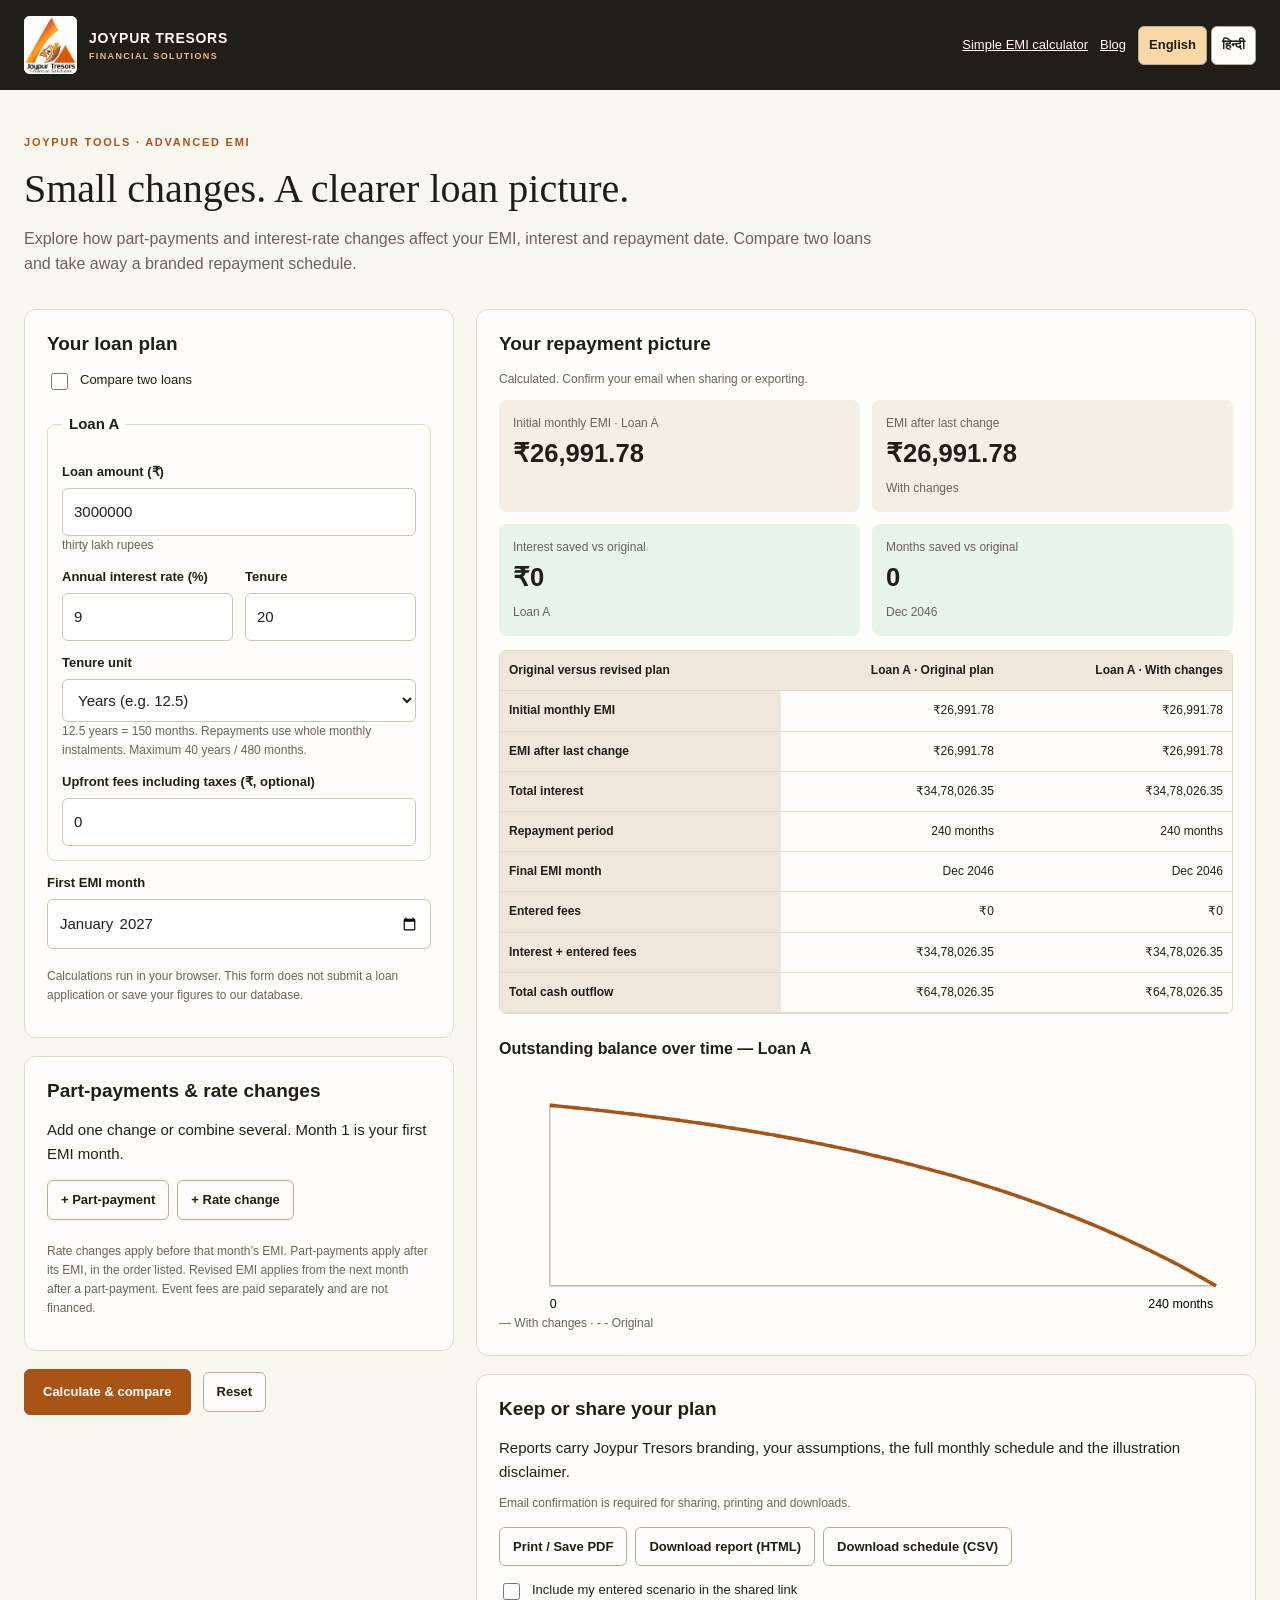
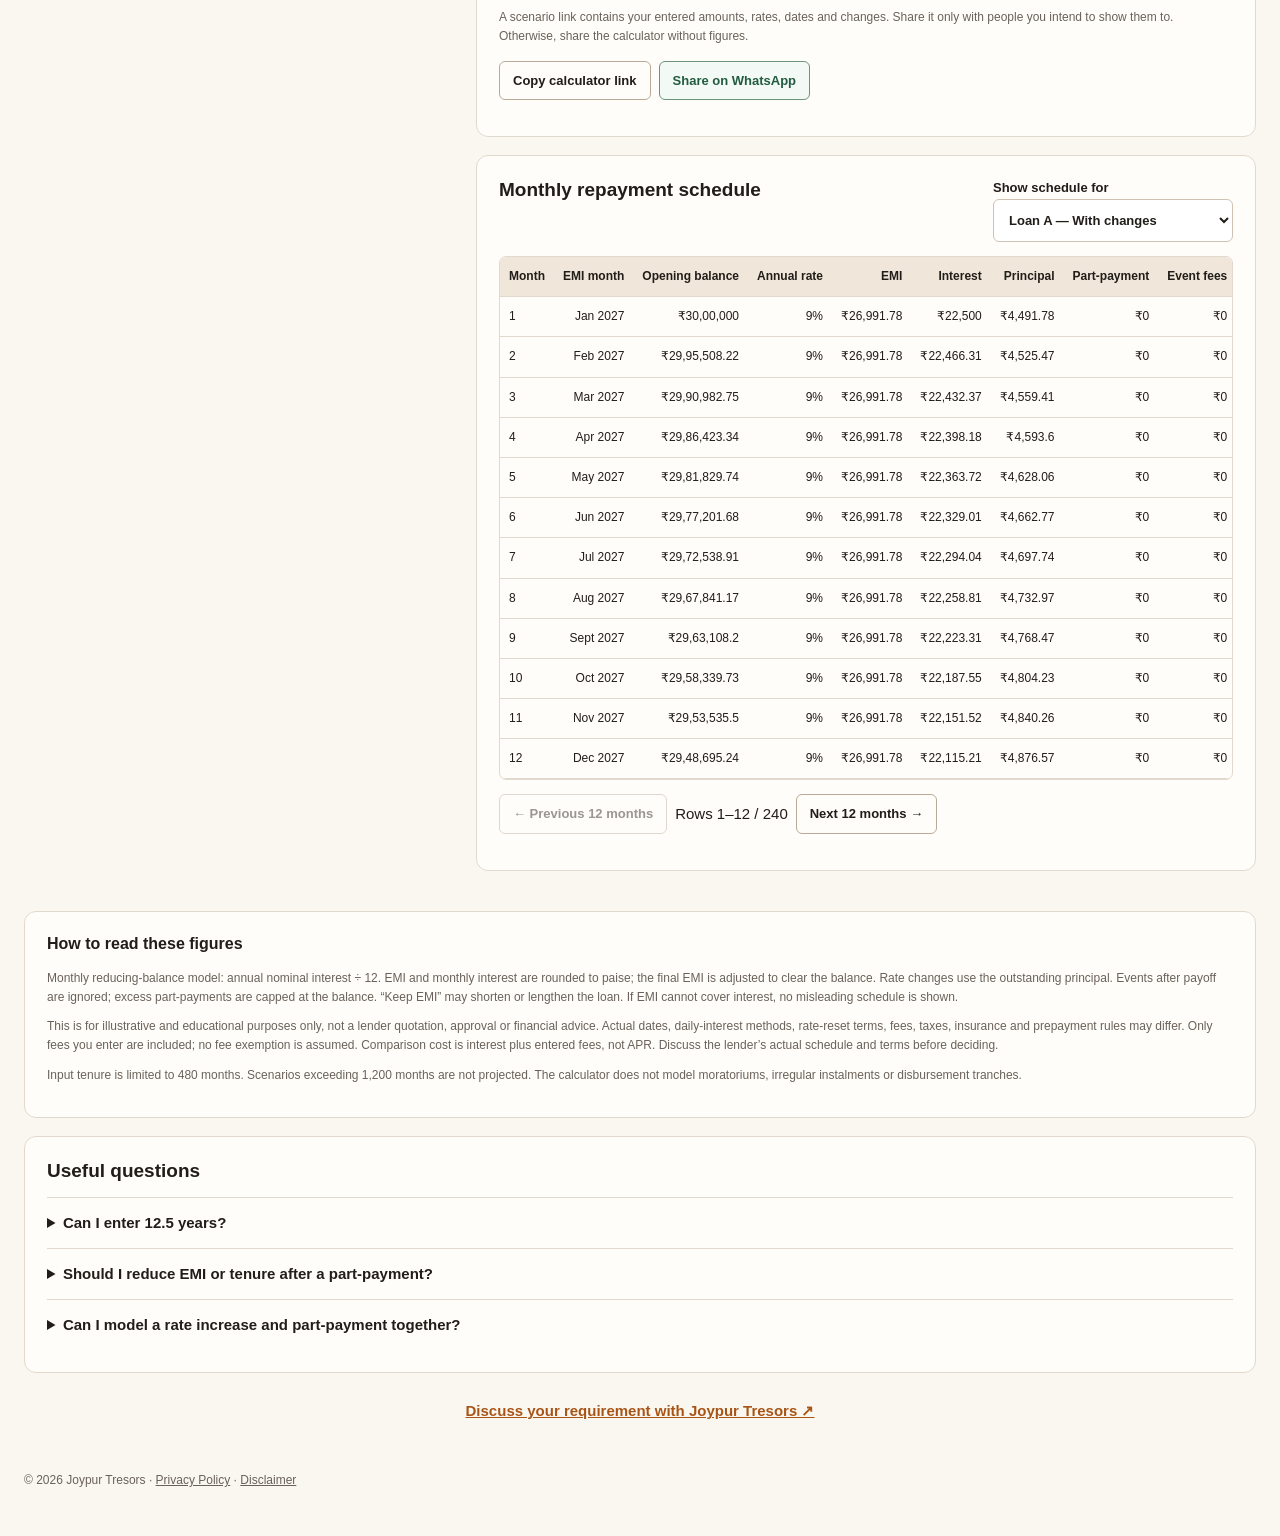
==== advanced-emi.html @ 8d34c9e1 "Add advanced EMI scenarios, bilingual reports and email-confirmed sharing/export access" ====
<!doctype html><html lang="en"><head><meta charset="utf-8"><meta name="viewport" content="width=device-width,initial-scale=1"><title>Advanced EMI Calculator — Part-payment, Rate Changes & Loan Comparison | Joypur Tresors</title><meta name="description" content="Compare loans, model part-payments and rate changes, and download a Joypur Tresors repayment schedule. Calculate tenure in months or fractional years."><link rel="canonical" href="https://joypurtresors.com/advanced-emi"><meta property="og:type" content="website"><meta property="og:site_name" content="Joypur Tresors"><meta property="og:title" content="Your loan. More clarity. | Joypur Tresors Advanced EMI Calculator"><meta property="og:description" content="What could an extra payment or a rate change mean for your loan? Explore EMI, interest and payoff dates. Compare two loans and create a branded repayment plan."><meta property="og:url" content="https://joypurtresors.com/advanced-emi"><meta property="og:image" content="https://joypurtresors.com/assets/share/advanced-emi-v1.jpg"><meta property="og:image:width" content="1200"><meta property="og:image:height" content="630"><meta property="og:image:type" content="image/jpeg"><meta property="og:image:alt" content="Joypur Tresors Advanced EMI Calculator with loan inputs and repayment insights"><meta name="twitter:card" content="summary_large_image"><meta name="twitter:title" content="Your loan. More clarity. | Joypur Tresors"><meta name="twitter:description" content="Explore part-payments, rate changes and two-loan comparisons."><meta name="twitter:image" content="https://joypurtresors.com/assets/share/advanced-emi-v1.jpg"><link rel="icon" href="/assets/icons/favicon-32.png"><link rel="apple-touch-icon" href="/assets/icons/apple-touch-icon.png"><link rel="manifest" href="/site.webmanifest"><meta name="theme-color" content="#211d19"><link rel="stylesheet" href="/assets/advanced-emi.css?v=2"><script defer src="/assets/advanced-emi-engine.js?v=1"></script><script defer src="/assets/calculator-gate.js?v=1"></script><script defer src="/assets/advanced-emi.js?v=2"></script><script defer src="/assets/page-views.js"></script><script type="application/ld+json">{"@context":"https://schema.org","@type":"WebApplication","name":"Joypur Tresors Advanced EMI Calculator","url":"https://joypurtresors.com/advanced-emi","image":"https://joypurtresors.com/assets/share/advanced-emi-v1.jpg","applicationCategory":"FinanceApplication","operatingSystem":"Web","inLanguage":["en-IN","hi-IN"],"isAccessibleForFree":true,"description":"Model EMI in months or fractional years, part-payments and rate changes. Compare two loans and prepare a branded repayment schedule.","featureList":["Monthly repayment schedule","Part-payment scenarios","Interest-rate reset scenarios","Two-loan comparison","Hindi and English","Email-confirmed sharing and report exports"]}</script></head>
<body><a class="skip" href="#main" data-t="skip">Skip to calculator</a><header class="top"><nav class="wrap"><a class="brand" href="/"><img src="/assets/joypur-tresors-logo-approved.png" alt="Joypur Tresors"><span>JOYPUR TRESORS<small>FINANCIAL SOLUTIONS</small></span></a><div class="nav"><a href="/calculator#calculator" data-t="basic">Simple EMI calculator</a><a href="/blog" data-t="blog">Blog</a><div class="languages" role="group" aria-label="Choose language / भाषा चुनें"><button type="button" id="lang-en" aria-pressed="true">English</button><button type="button" id="lang-hi" aria-pressed="false">हिन्दी</button></div></div></nav></header>
<main id="main" class="wrap"><section class="intro"><p class="eyebrow" data-t="eyebrow">JOYPUR TOOLS · ADVANCED EMI</p><h1 data-t="title">Small changes. A clearer loan picture.</h1><p data-t="intro">Explore how part-payments and interest-rate changes affect your EMI, interest and repayment date. Compare two loans and take away a branded repayment schedule.</p></section>
<div class="workspace"><form id="calculator-form" novalidate><section class="panel"><h2 data-t="setup">Your loan plan</h2><label class="check"><input type="checkbox" id="compare"><span data-t="compare">Compare two loans</span></label><div class="loans"><fieldset id="loan-a"><legend data-t="loanA">Loan A</legend><label for="a-amount" data-t="amount">Loan amount (₹)</label><input id="a-amount" type="number" min="1000" max="200000000" step="0.01" value="3000000" required><small id="a-words" class="muted"></small><div class="pair"><div><label for="a-rate" data-t="rate">Annual interest rate (%)</label><input id="a-rate" type="number" min="0" max="40" step="0.01" value="9" required></div><div><label for="a-tenure" data-t="tenure">Tenure</label><input id="a-tenure" type="number" min="0.0833333333" max="480" step="any" value="20" required></div></div><label for="a-unit" data-t="unit">Tenure unit</label><select id="a-unit"><option value="years" data-t="years">Years (e.g. 12.5)</option><option value="months" data-t="months">Whole months</option></select><small data-t="tenureHelp">12.5 years = 150 months. Repayments use whole monthly instalments. Maximum 40 years / 480 months.</small><label for="a-fee" data-t="fee">Upfront fees including taxes (₹, optional)</label><input id="a-fee" type="number" min="0" max="200000000" step="0.01" value="0"></fieldset>
<fieldset id="loan-b" hidden><legend data-t="loanB">Loan B</legend><label for="b-amount" data-t="amount">Loan amount (₹)</label><input id="b-amount" type="number" min="1000" max="200000000" step="0.01" value="3000000"><small id="b-words" class="muted"></small><div class="pair"><div><label for="b-rate" data-t="rate">Annual interest rate (%)</label><input id="b-rate" type="number" min="0" max="40" step="0.01" value="8.5"></div><div><label for="b-tenure" data-t="tenure">Tenure</label><input id="b-tenure" type="number" min="0.0833333333" max="480" step="any" value="20"></div></div><label for="b-unit" data-t="unit">Tenure unit</label><select id="b-unit"><option value="years" data-t="years">Years (e.g. 12.5)</option><option value="months" data-t="months">Whole months</option></select><label for="b-fee" data-t="fee">Upfront fees including taxes (₹, optional)</label><input id="b-fee" type="number" min="0" max="200000000" step="0.01" value="0"></fieldset></div>
<label for="first-month" data-t="first">First EMI month</label><input id="first-month" type="month" required><p class="hint" data-t="privacy">Calculations run in your browser. This form does not submit a loan application or save your figures to our database.</p></section>
<section class="panel"><h2 data-t="changes">Part-payments & rate changes</h2><p data-t="changeHelp">Add one change or combine several. Month 1 is your first EMI month.</p><div class="actions"><button type="button" id="add-part" data-t="addPart">+ Part-payment</button><button type="button" id="add-rate" data-t="addRate">+ Rate change</button></div><div id="events"></div><p class="hint" data-t="timing">Rate changes apply before that month’s EMI. Part-payments apply after its EMI, in the order listed. Revised EMI applies from the next month after a part-payment. Event fees are paid separately and are not financed.</p></section><div class="form-actions"><button class="primary" type="submit" data-t="calculate">Calculate & compare</button><button type="button" id="reset" data-t="reset">Reset</button></div><p id="error" role="alert" hidden></p></form>
<div class="output"><section class="panel" id="results" aria-labelledby="results-title"><h2 id="results-title" data-t="results">Your repayment picture</h2><p id="result-status" role="status" aria-live="polite"></p><div id="summary"></div><div id="comparison"></div><div id="chart"></div><div id="notices"></div></section>
<section class="panel"><h2 data-t="takeaway">Keep or share your plan</h2><p data-t="reportHelp">Reports carry Joypur Tresors branding, your assumptions, the full monthly schedule and the illustration disclaimer.</p><small data-t="gateRequired">Email confirmation is required for sharing, printing and downloads.</small><div class="actions"><button type="button" id="print" data-t="print">Print / Save PDF</button><button type="button" id="download" data-t="download">Download report (HTML)</button><button type="button" id="csv" data-t="csv">Download schedule (CSV)</button></div><label class="check"><input id="include-scenario" type="checkbox"><span data-t="include">Include my entered scenario in the shared link</span></label><small data-t="linkPrivacy">A scenario link contains your entered amounts, rates, dates and changes. Share it only with people you intend to show them to. Otherwise, share the calculator without figures.</small><div class="actions"><button type="button" id="copy" data-t="copy">Copy calculator link</button><a class="whatsapp" id="whatsapp" href="#email-gate" target="_blank" rel="noopener noreferrer" data-t="whatsapp">Share on WhatsApp</a></div><p id="share-status" role="status"></p></section>
<section class="panel"><div class="schedule-head"><h2 data-t="schedule">Monthly repayment schedule</h2><label><span data-t="show">Show schedule for</span><select id="schedule-loan"><option value="a" data-t="loanA">Loan A</option><option value="b" data-t="loanB" disabled>Loan B</option></select></label></div><div id="schedule"></div><div class="actions"><button type="button" id="previous" data-t="previous">← Previous 12 months</button><span id="page-label"></span><button type="button" id="next" data-t="next">Next 12 months →</button></div></section>
</div></div>
<section class="panel assumptions"><h2 data-t="assumptions">How to read these figures</h2><p data-t="method">Monthly reducing-balance model: annual nominal interest ÷ 12. EMI and monthly interest are rounded to paise; the final EMI is adjusted to clear the balance. Rate changes use the outstanding principal. Events after payoff are ignored; excess part-payments are capped at the balance. “Keep EMI” may shorten or lengthen the loan. If EMI cannot cover interest, no misleading schedule is shown.</p><p data-t="limitations">This is for illustrative and educational purposes only, not a lender quotation, approval or financial advice. Actual dates, daily-interest methods, rate-reset terms, fees, taxes, insurance and prepayment rules may differ. Only fees you enter are included; no fee exemption is assumed. Comparison cost is interest plus entered fees, not APR. Discuss the lender’s actual schedule and terms before deciding.</p><p data-t="extension">Input tenure is limited to 480 months. Scenarios exceeding 1,200 months are not projected. The calculator does not model moratoriums, irregular instalments or disbursement tranches.</p></section>
<section class="panel faq"><h2 data-t="faq">Useful questions</h2><details><summary data-t="q1">Can I enter 12.5 years?</summary><p data-t="ans1">Yes. It equals 150 monthly instalments. You can also switch the input to whole months.</p></details><details><summary data-t="q2">Should I reduce EMI or tenure after a part-payment?</summary><p data-t="ans2">Compare both scenarios. Keeping EMI generally repays the balance earlier; keeping the remaining tenure usually lowers EMI. Your cash-flow needs and lender terms matter.</p></details><details><summary data-t="q3">Can I model a rate increase and part-payment together?</summary><p data-t="ans3">Yes. Add both events and choose their month and effect. Rate changes happen before the EMI; part-payments happen after it.</p></details></section>
<p class="enquiry"><a href="/index.html#contact" data-t="enquiry">Discuss your requirement with Joypur Tresors ↗</a></p></main><footer class="wrap"><p>© <span id="year"></span> Joypur Tresors · <a href="/privacy" data-t="privacyLink">Privacy Policy</a> · <a href="/disclaimer" data-t="disclaimer">Disclaimer</a></p></footer><dialog id="email-gate" aria-labelledby="gate-title"><div class="gate-heading"><h2 id="gate-title" data-gate-en="Confirm email to share or export" data-gate-hi="शेयर / डाउनलोड के लिए ईमेल की पुष्टि करें">Confirm email to share or export</h2><button id="gate-close" type="button" aria-label="Close / बंद करें">×</button></div><p data-gate-en="Email confirmation is required before sharing, printing or downloading. Your calculations remain in your browser." data-gate-hi="शेयर, प्रिंट या डाउनलोड से पहले ईमेल की पुष्टि ज़रूरी है। गणना आपके ब्राउज़र में ही रहती है।">Email confirmation is required before sharing, printing or downloading. Your calculations remain in your browser.</p><form id="gate-form"><label for="gate-email" data-gate-en="Your email address" data-gate-hi="आपका ईमेल पता">Your email address</label><input type="email" id="gate-email" maxlength="254" autocomplete="email" required><label class="check"><input id="gate-newsletter" type="checkbox"><span data-gate-en="Optional: send me Joypur Tresors newsletters. A separate newsletter confirmation may be required." data-gate-hi="वैकल्पिक: मुझे Joypur Tresors के न्यूज़लेटर भेजें। न्यूज़लेटर की अलग पुष्टि आवश्यक हो सकती है।">Optional: send me Joypur Tresors newsletters. A separate newsletter confirmation may be required.</span></label><div class="gate-honeypot" aria-hidden="true"><label for="gate-website">Leave blank</label><input id="gate-website" tabindex="-1" autocomplete="off"></div><p class="hint" data-gate-en="By requesting access, you agree that Joypur Tresors may record your email, confirmation and access request for calculator sharing/downloads. No loan figures are sent in this request. Newsletter subscription is optional." data-gate-hi="एक्सेस माँगने पर आप ईमेल, पुष्टि और कैलकुलेटर शेयर/डाउनलोड अनुरोध रिकॉर्ड करने की सहमति देते हैं। ऋण के आँकड़े इस अनुरोध में नहीं भेजे जाते। न्यूज़लेटर वैकल्पिक है।">By requesting access, you agree that Joypur Tresors may record your email, confirmation and access request for calculator sharing/downloads. No loan figures are sent in this request. Newsletter subscription is optional.</p><p><a href="/privacy" target="_blank" rel="noopener noreferrer">Privacy / गोपनीयता</a></p><div id="gate-security"></div><button id="gate-send" class="primary" type="submit" data-gate-en="Send confirmation email" data-gate-hi="पुष्टि ईमेल भेजें">Send confirmation email</button></form><div id="gate-waiting" hidden><p data-gate-en="Open the newest confirmation email and press Confirm my email. Keep this calculator tab open to preserve your figures. Return here after confirmation." data-gate-hi="सबसे नया पुष्टि ईमेल खोलकर ईमेल की पुष्टि करें। अपने आँकड़े बनाए रखने के लिए यह कैलकुलेटर टैब खुला रखें। पुष्टि के बाद यहाँ लौटें।">Open the newest confirmation email and press Confirm my email. Keep this calculator tab open to preserve your figures. Return here after confirmation.</p><div class="actions"><button id="gate-check" type="button" data-gate-en="Check confirmation" data-gate-hi="पुष्टि जाँचें">Check confirmation</button><button id="gate-resend" type="button" data-gate-en="Request another email" data-gate-hi="दोबारा ईमेल माँगें">Request another email</button></div></div><button type="button" id="gate-continue" class="primary" hidden data-gate-en="Continue to my action" data-gate-hi="अब आगे बढ़ें">Continue to my action</button><p id="gate-status" role="status" aria-live="polite"></p><small data-gate-en="Verification links expire in 24 hours. Access in this browser lasts up to 24 hours. Never share a confirmation link." data-gate-hi="पुष्टि लिंक 24 घंटे में समाप्त होता है। इस ब्राउज़र का एक्सेस 24 घंटे तक मान्य है। पुष्टि लिंक किसी से शेयर न करें।">Verification links expire in 24 hours. Access in this browser lasts up to 24 hours. Never share a confirmation link.</small></dialog></body></html>
---- assets/advanced-emi.css ----
:root{--ink:#211d19;--paper:#faf7f1;--muted:#6a625a;--line:#e2d9ce;--accent:#a85416;--green:#225b40}*{box-sizing:border-box}body{margin:0;background:var(--paper);color:var(--ink);font:15px/1.6 Arial,'Nirmala UI',sans-serif}.wrap{width:min(1320px,calc(100% - 48px));margin:auto}.top{background:var(--ink);color:#fffaf3}.top nav,.nav,.brand,.languages,.actions,.form-actions,.schedule-head{display:flex;align-items:center;gap:12px;flex-wrap:wrap}.top nav{justify-content:space-between;padding:16px 0}.brand{color:inherit;text-decoration:none;font-size:14px;font-weight:bold;letter-spacing:.05em}.brand img{height:58px;width:53px;object-fit:contain;background:white;border-radius:6px}.brand small{display:block;color:#edba86;font-size:9px;letter-spacing:.15em}.nav>a{color:inherit;font-size:13px}.languages{gap:4px}.languages button{padding:7px 10px}.languages [aria-pressed=true]{background:#f9d8a8;color:#211d19}.intro{max-width:850px;padding:34px 0 22px}.eyebrow{color:var(--accent);font-size:11px;font-weight:bold;letter-spacing:.16em}h1{font-family:Georgia,serif;font-size:clamp(28px,3.6vw,40px);font-weight:400;line-height:1.15;margin:14px 0}h2{font-size:19px;line-height:1.3;margin:0 0 14px}h3{font-size:16px;margin:5px 0 12px}p{margin:10px 0}.intro>p:last-child{color:var(--muted);font-size:16px}.workspace{display:grid;grid-template-columns:minmax(300px,430px) minmax(0,1fr);gap:22px;align-items:start}.panel{background:#fffdf9;border:1px solid var(--line);border-radius:12px;padding:22px;margin-bottom:18px}.loans{display:grid;gap:16px}fieldset{min-width:0;border:1px solid var(--line);border-radius:8px;padding:14px;margin:14px 0 0}legend{font-weight:bold;padding:0 7px}label{display:block;font-size:13px;font-weight:600;margin:12px 0 5px}input,select{width:100%;max-width:100%;padding:11px;border:1px solid #cfc2b2;border-radius:6px;background:#fff;color:var(--ink);font:inherit;font-size:15px;min-height:43px}input:focus,select:focus{outline:2px solid #b65e20;outline-offset:2px}.pair{display:grid;grid-template-columns:1fr 1fr;gap:12px}.check{display:flex;align-items:flex-start;gap:9px;font-weight:400}.check input{width:17px;min-height:17px;margin-top:3px;flex:0 0 17px}.hint,small,.muted{color:var(--muted);font-size:12px;display:block}.hint{padding-top:8px}.actions{margin:14px 0;gap:8px}button,.whatsapp{border:1px solid #b9aa98;border-radius:6px;background:#fffdf9;color:var(--ink);padding:10px 13px;font:600 13px/1.35 Arial,'Nirmala UI',sans-serif;cursor:pointer;text-decoration:none;min-height:39px}button:hover{background:#f2e7d9}button:disabled{opacity:.45;cursor:default}.primary{background:var(--accent);color:white;border-color:var(--accent);padding:13px 18px}.whatsapp{color:var(--green);border-color:#6f927b;background:#f3faf5}.form-actions{margin:0 0 20px}.event{background:#faf5ed;position:relative}.event .remove{margin-top:12px;color:#8a2925}.event .pair{gap:9px}.metric-grid{display:grid;grid-template-columns:1fr 1fr;gap:12px}.metric{padding:14px;background:#f4eee5;border-radius:8px}.metric .label{color:var(--muted);font-size:12px;display:block}.metric strong{font-size:clamp(19px,2vw,27px);display:block;overflow-wrap:anywhere}.metric.green{background:#e8f3e9}.metric small{margin-top:5px}.table-wrap{overflow:auto;max-width:100%;border:1px solid var(--line);border-radius:7px;margin-top:14px}table{border-collapse:collapse;width:100%;font-size:12px}th,td{padding:10px 9px;text-align:right;border-bottom:1px solid var(--line);white-space:nowrap;font-variant-numeric:tabular-nums}th{background:#f0e7da;font-weight:600}th:first-child,td:first-child{text-align:left}.compare th,.compare td{white-space:normal}.compare td:first-child{min-width:130px}.note{font-size:12px;background:#fff1d7;padding:10px;border-radius:6px}.error,#error{border:1px solid #bf6e62;background:#fff1ee;color:#862c21;border-radius:6px;padding:12px}#chart svg{width:100%;height:auto;display:block;margin-top:15px}#chart p{font-size:12px;color:var(--muted)}.schedule-head{justify-content:space-between;align-items:flex-start}.schedule-head label{margin:0;max-width:240px}.schedule-head select{font-size:13px}.assumptions{margin-top:22px;font-size:12px;color:var(--muted)}.assumptions h2{font-size:16px;color:var(--ink)}.faq details{border-top:1px solid var(--line);padding:13px 0}.faq summary{cursor:pointer;font-weight:600}.faq p{font-size:14px;color:var(--muted)}.enquiry{text-align:center;padding:8px}.enquiry a{color:var(--accent);font-weight:bold}footer{font-size:12px;color:var(--muted);padding:20px 0 35px}footer a{color:inherit}a:focus-visible,button:focus-visible,summary:focus-visible{outline:3px solid #bf671e;outline-offset:3px}.skip{position:absolute;top:-100px;left:12px;background:white;padding:10px;z-index:10}.skip:focus{top:10px}[hidden]{display:none!important}#share-status,#result-status{font-size:12px;color:var(--muted)}
@media(max-width:950px){.workspace{grid-template-columns:1fr}.loans:has(#loan-b:not([hidden])){grid-template-columns:1fr 1fr}}@media(max-width:600px){.wrap{width:calc(100% - 28px)}.top nav{gap:14px}.nav{gap:12px}.panel{padding:16px}.intro{padding-top:22px}.metric-grid{gap:8px}.metric{padding:11px}.metric strong{font-size:20px}.loans:has(#loan-b:not([hidden])){grid-template-columns:1fr}.actions>button,.actions>.whatsapp{flex:1 1 auto}.schedule-head{display:block}.schedule-head label{max-width:100%;margin-top:14px}}
@media print{.top,.intro,#calculator-form,.output>section:not(#results),.faq,.enquiry,footer,.skip{display:none}.workspace{display:block}.wrap{width:100%}.panel{border:0}body{background:white}}

#email-gate{width:min(540px,calc(100% - 28px));max-height:90vh;overflow:auto;border:1px solid #d5c2aa;border-radius:12px;padding:24px;color:#211d19;background:#fffdf9}#email-gate::backdrop{background:#1a1713aa}.gate-heading{display:flex;justify-content:space-between;gap:14px;align-items:start}.gate-heading button{padding:3px 10px;font-size:22px}.gate-honeypot{position:absolute;left:-10000px;width:1px;height:1px;overflow:hidden}#gate-security{margin:15px 0;min-height:65px}#gate-status{font-size:13px;padding:8px 0}#email-gate p{font-size:13px}#email-gate input[type=email]{font-size:16px}

.output,#calculator-form,.pair>div{min-width:0}.pair{grid-template-columns:minmax(0,1fr) minmax(0,1fr)}.workspace{max-width:100%}h1{overflow-wrap:anywhere}


@media print{html:not([data-calculator-verified=true]) body>*{display:none!important}html:not([data-calculator-verified=true]) body:before{display:block!important;content:'Joypur Tresors - Confirm your email in the calculator before printing or exporting.';font:16px Arial;padding:30px}}
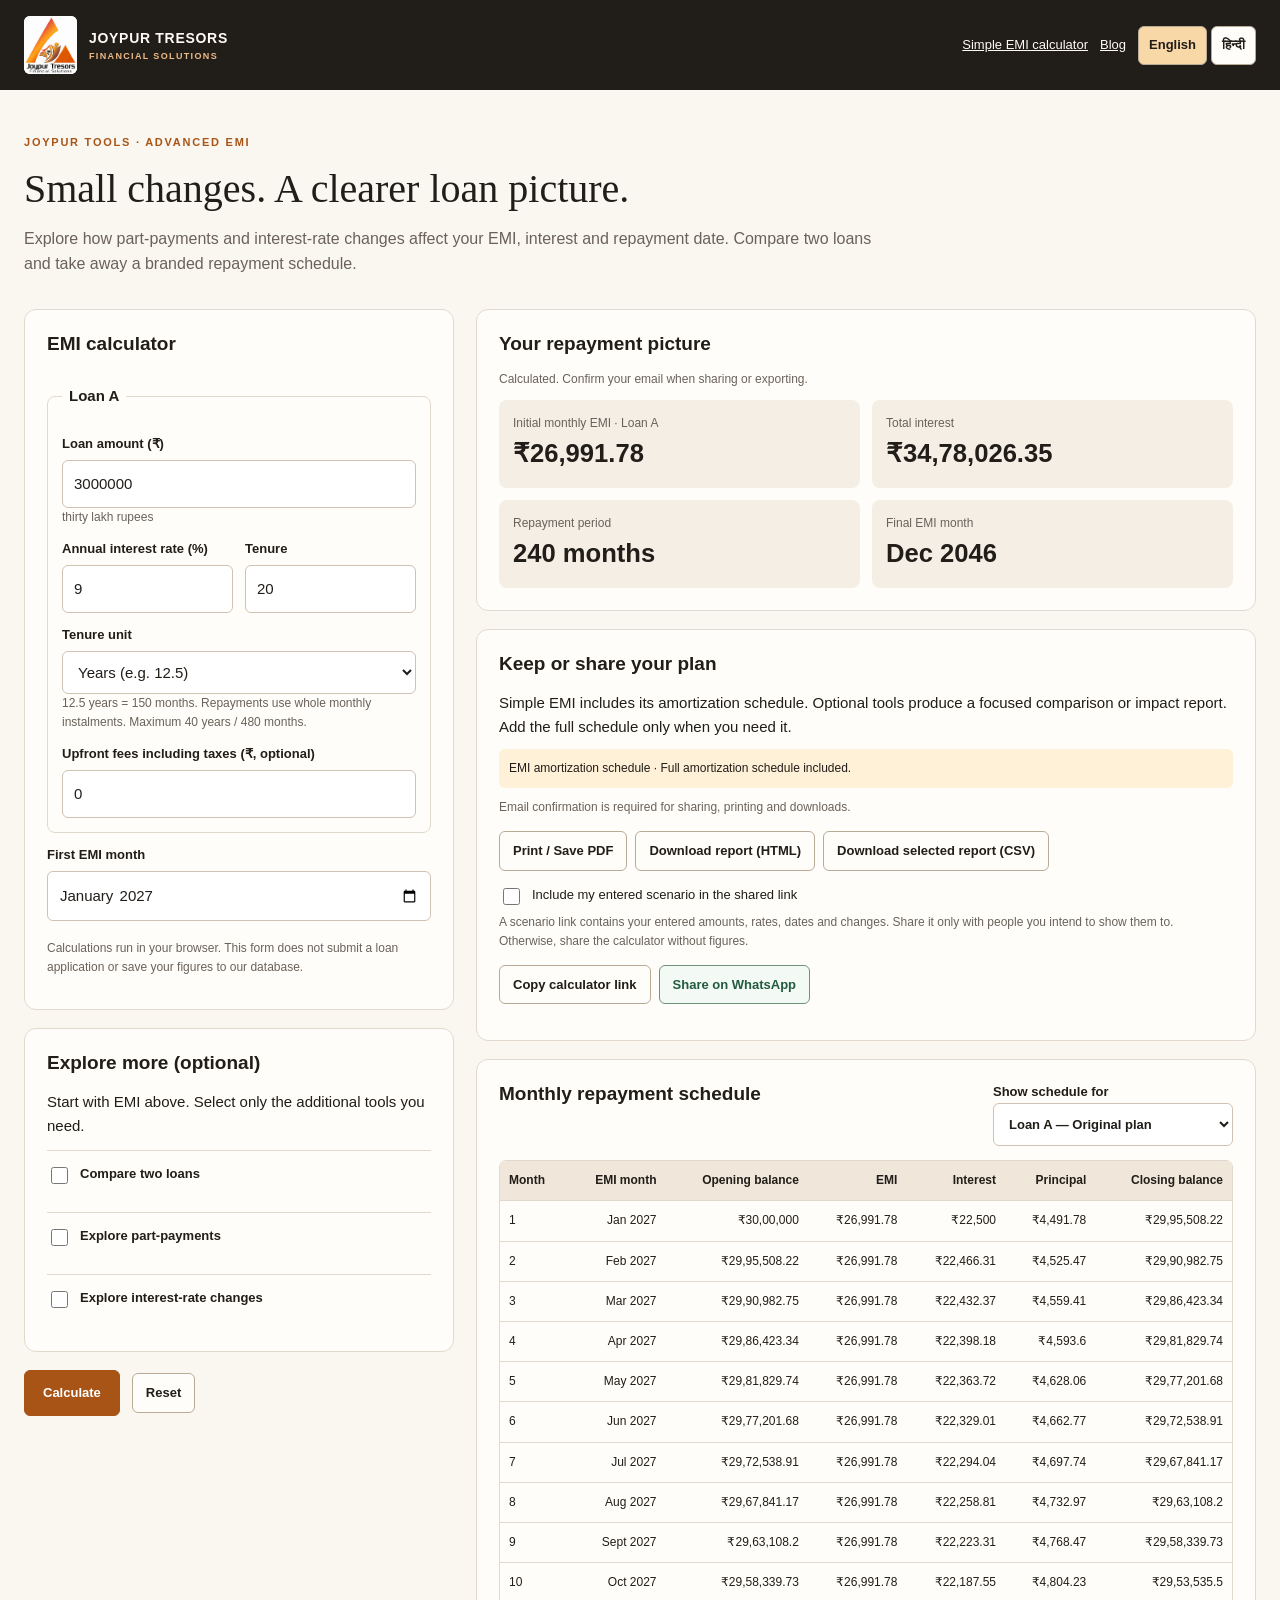
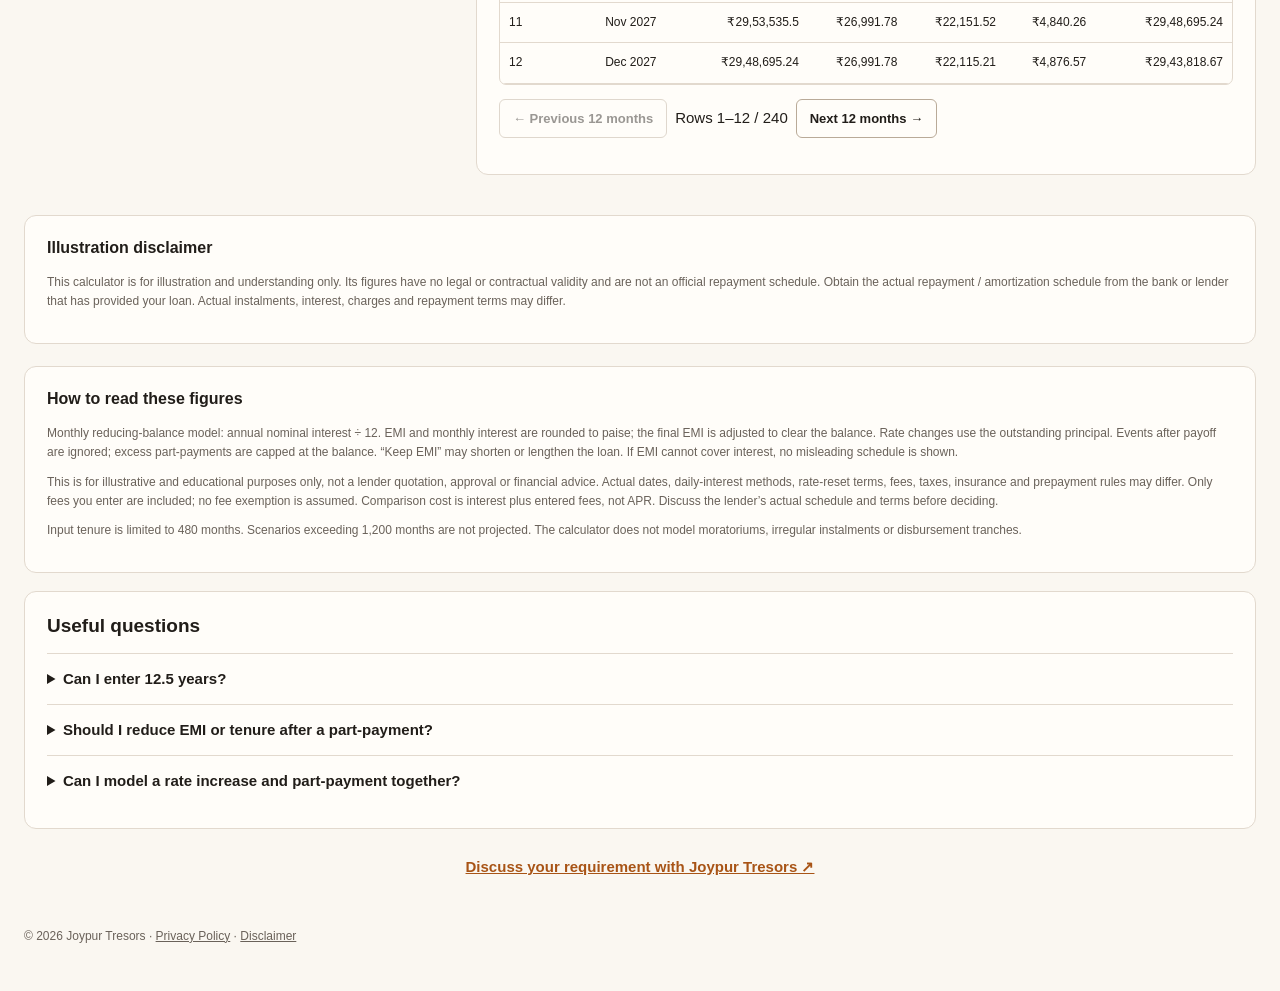
==== commit a900fc56: "Simplify EMI flow and export only selected comparisons or schedules" ====
--- a/advanced-emi.html
+++ b/advanced-emi.html
@@ -1,14 +1,18 @@
-<!doctype html><html lang="en"><head><meta charset="utf-8"><meta name="viewport" content="width=device-width,initial-scale=1"><title>Advanced EMI Calculator — Part-payment, Rate Changes & Loan Comparison | Joypur Tresors</title><meta name="description" content="Compare loans, model part-payments and rate changes, and download a Joypur Tresors repayment schedule. Calculate tenure in months or fractional years."><link rel="canonical" href="https://joypurtresors.com/advanced-emi"><meta property="og:type" content="website"><meta property="og:site_name" content="Joypur Tresors"><meta property="og:title" content="Your loan. More clarity. | Joypur Tresors Advanced EMI Calculator"><meta property="og:description" content="What could an extra payment or a rate change mean for your loan? Explore EMI, interest and payoff dates. Compare two loans and create a branded repayment plan."><meta property="og:url" content="https://joypurtresors.com/advanced-emi"><meta property="og:image" content="https://joypurtresors.com/assets/share/advanced-emi-v1.jpg"><meta property="og:image:width" content="1200"><meta property="og:image:height" content="630"><meta property="og:image:type" content="image/jpeg"><meta property="og:image:alt" content="Joypur Tresors Advanced EMI Calculator with loan inputs and repayment insights"><meta name="twitter:card" content="summary_large_image"><meta name="twitter:title" content="Your loan. More clarity. | Joypur Tresors"><meta name="twitter:description" content="Explore part-payments, rate changes and two-loan comparisons."><meta name="twitter:image" content="https://joypurtresors.com/assets/share/advanced-emi-v1.jpg"><link rel="icon" href="/assets/icons/favicon-32.png"><link rel="apple-touch-icon" href="/assets/icons/apple-touch-icon.png"><link rel="manifest" href="/site.webmanifest"><meta name="theme-color" content="#211d19"><link rel="stylesheet" href="/assets/advanced-emi.css?v=2"><script defer src="/assets/advanced-emi-engine.js?v=1"></script><script defer src="/assets/calculator-gate.js?v=1"></script><script defer src="/assets/advanced-emi.js?v=2"></script><script defer src="/assets/page-views.js"></script><script type="application/ld+json">{"@context":"https://schema.org","@type":"WebApplication","name":"Joypur Tresors Advanced EMI Calculator","url":"https://joypurtresors.com/advanced-emi","image":"https://joypurtresors.com/assets/share/advanced-emi-v1.jpg","applicationCategory":"FinanceApplication","operatingSystem":"Web","inLanguage":["en-IN","hi-IN"],"isAccessibleForFree":true,"description":"Model EMI in months or fractional years, part-payments and rate changes. Compare two loans and prepare a branded repayment schedule.","featureList":["Monthly repayment schedule","Part-payment scenarios","Interest-rate reset scenarios","Two-loan comparison","Hindi and English","Email-confirmed sharing and report exports"]}</script></head>
+<!doctype html><html lang="en"><head><meta charset="utf-8"><meta name="viewport" content="width=device-width,initial-scale=1"><title>Advanced EMI Calculator — Part-payment, Rate Changes & Loan Comparison | Joypur Tresors</title><meta name="description" content="Compare loans, model part-payments and rate changes, and download a Joypur Tresors repayment schedule. Calculate tenure in months or fractional years."><link rel="canonical" href="https://joypurtresors.com/advanced-emi"><meta property="og:type" content="website"><meta property="og:site_name" content="Joypur Tresors"><meta property="og:title" content="Your loan. More clarity. | Joypur Tresors Advanced EMI Calculator"><meta property="og:description" content="What could an extra payment or a rate change mean for your loan? Explore EMI, interest and payoff dates. Compare two loans and create a branded repayment plan."><meta property="og:url" content="https://joypurtresors.com/advanced-emi"><meta property="og:image" content="https://joypurtresors.com/assets/share/advanced-emi-v1.jpg"><meta property="og:image:width" content="1200"><meta property="og:image:height" content="630"><meta property="og:image:type" content="image/jpeg"><meta property="og:image:alt" content="Joypur Tresors Advanced EMI Calculator with loan inputs and repayment insights"><meta name="twitter:card" content="summary_large_image"><meta name="twitter:title" content="Your loan. More clarity. | Joypur Tresors"><meta name="twitter:description" content="Explore part-payments, rate changes and two-loan comparisons."><meta name="twitter:image" content="https://joypurtresors.com/assets/share/advanced-emi-v1.jpg"><link rel="icon" href="/assets/icons/favicon-32.png"><link rel="apple-touch-icon" href="/assets/icons/apple-touch-icon.png"><link rel="manifest" href="/site.webmanifest"><meta name="theme-color" content="#211d19"><link rel="stylesheet" href="/assets/advanced-emi.css?v=4"><script defer src="/assets/advanced-emi-engine.js?v=1"></script><script defer src="/assets/calculator-gate.js?v=1"></script><script defer src="/assets/advanced-emi.js?v=3"></script><script defer src="/assets/page-views.js"></script><script type="application/ld+json">{"@context":"https://schema.org","@type":"WebApplication","name":"Joypur Tresors Advanced EMI Calculator","url":"https://joypurtresors.com/advanced-emi","image":"https://joypurtresors.com/assets/share/advanced-emi-v1.jpg","applicationCategory":"FinanceApplication","operatingSystem":"Web","inLanguage":["en-IN","hi-IN"],"isAccessibleForFree":true,"description":"Model EMI in months or fractional years, part-payments and rate changes. Compare two loans and prepare a branded repayment schedule.","featureList":["Monthly repayment schedule","Part-payment scenarios","Interest-rate reset scenarios","Two-loan comparison","Hindi and English","Email-confirmed sharing and report exports"]}</script></head>
 <body><a class="skip" href="#main" data-t="skip">Skip to calculator</a><header class="top"><nav class="wrap"><a class="brand" href="/"><img src="/assets/joypur-tresors-logo-approved.png" alt="Joypur Tresors"><span>JOYPUR TRESORS<small>FINANCIAL SOLUTIONS</small></span></a><div class="nav"><a href="/calculator#calculator" data-t="basic">Simple EMI calculator</a><a href="/blog" data-t="blog">Blog</a><div class="languages" role="group" aria-label="Choose language / भाषा चुनें"><button type="button" id="lang-en" aria-pressed="true">English</button><button type="button" id="lang-hi" aria-pressed="false">हिन्दी</button></div></div></nav></header>
 <main id="main" class="wrap"><section class="intro"><p class="eyebrow" data-t="eyebrow">JOYPUR TOOLS · ADVANCED EMI</p><h1 data-t="title">Small changes. A clearer loan picture.</h1><p data-t="intro">Explore how part-payments and interest-rate changes affect your EMI, interest and repayment date. Compare two loans and take away a branded repayment schedule.</p></section>
-<div class="workspace"><form id="calculator-form" novalidate><section class="panel"><h2 data-t="setup">Your loan plan</h2><label class="check"><input type="checkbox" id="compare"><span data-t="compare">Compare two loans</span></label><div class="loans"><fieldset id="loan-a"><legend data-t="loanA">Loan A</legend><label for="a-amount" data-t="amount">Loan amount (₹)</label><input id="a-amount" type="number" min="1000" max="200000000" step="0.01" value="3000000" required><small id="a-words" class="muted"></small><div class="pair"><div><label for="a-rate" data-t="rate">Annual interest rate (%)</label><input id="a-rate" type="number" min="0" max="40" step="0.01" value="9" required></div><div><label for="a-tenure" data-t="tenure">Tenure</label><input id="a-tenure" type="number" min="0.0833333333" max="480" step="any" value="20" required></div></div><label for="a-unit" data-t="unit">Tenure unit</label><select id="a-unit"><option value="years" data-t="years">Years (e.g. 12.5)</option><option value="months" data-t="months">Whole months</option></select><small data-t="tenureHelp">12.5 years = 150 months. Repayments use whole monthly instalments. Maximum 40 years / 480 months.</small><label for="a-fee" data-t="fee">Upfront fees including taxes (₹, optional)</label><input id="a-fee" type="number" min="0" max="200000000" step="0.01" value="0"></fieldset>
-<fieldset id="loan-b" hidden><legend data-t="loanB">Loan B</legend><label for="b-amount" data-t="amount">Loan amount (₹)</label><input id="b-amount" type="number" min="1000" max="200000000" step="0.01" value="3000000"><small id="b-words" class="muted"></small><div class="pair"><div><label for="b-rate" data-t="rate">Annual interest rate (%)</label><input id="b-rate" type="number" min="0" max="40" step="0.01" value="8.5"></div><div><label for="b-tenure" data-t="tenure">Tenure</label><input id="b-tenure" type="number" min="0.0833333333" max="480" step="any" value="20"></div></div><label for="b-unit" data-t="unit">Tenure unit</label><select id="b-unit"><option value="years" data-t="years">Years (e.g. 12.5)</option><option value="months" data-t="months">Whole months</option></select><label for="b-fee" data-t="fee">Upfront fees including taxes (₹, optional)</label><input id="b-fee" type="number" min="0" max="200000000" step="0.01" value="0"></fieldset></div>
+<div class="workspace"><form id="calculator-form" novalidate><section class="panel"><h2 data-t="setup">EMI calculator</h2><div class="loans"><fieldset id="loan-a"><legend data-t="loanA">Loan A</legend><label for="a-amount" data-t="amount">Loan amount (₹)</label><input id="a-amount" type="number" min="1000" max="200000000" step="0.01" value="3000000" required><small id="a-words" class="muted"></small><div class="pair"><div><label for="a-rate" data-t="rate">Annual interest rate (%)</label><input id="a-rate" type="number" min="0" max="40" step="0.01" value="9" required></div><div><label for="a-tenure" data-t="tenure">Tenure</label><input id="a-tenure" type="number" min="0.0833333333" max="480" step="any" value="20" required></div></div><label for="a-unit" data-t="unit">Tenure unit</label><select id="a-unit"><option value="years" data-t="years">Years (e.g. 12.5)</option><option value="months" data-t="months">Whole months</option></select><small data-t="tenureHelp">12.5 years = 150 months. Repayments use whole monthly instalments. Maximum 40 years / 480 months.</small><label for="a-fee" data-t="fee">Upfront fees including taxes (₹, optional)</label><input id="a-fee" type="number" min="0" max="200000000" step="0.01" value="0"></fieldset>
+</div>
 <label for="first-month" data-t="first">First EMI month</label><input id="first-month" type="month" required><p class="hint" data-t="privacy">Calculations run in your browser. This form does not submit a loan application or save your figures to our database.</p></section>
-<section class="panel"><h2 data-t="changes">Part-payments & rate changes</h2><p data-t="changeHelp">Add one change or combine several. Month 1 is your first EMI month.</p><div class="actions"><button type="button" id="add-part" data-t="addPart">+ Part-payment</button><button type="button" id="add-rate" data-t="addRate">+ Rate change</button></div><div id="events"></div><p class="hint" data-t="timing">Rate changes apply before that month’s EMI. Part-payments apply after its EMI, in the order listed. Revised EMI applies from the next month after a part-payment. Event fees are paid separately and are not financed.</p></section><div class="form-actions"><button class="primary" type="submit" data-t="calculate">Calculate & compare</button><button type="button" id="reset" data-t="reset">Reset</button></div><p id="error" role="alert" hidden></p></form>
+<section class="panel optional-tools"><h2 data-t="optionalTools">Explore more (optional)</h2><p data-t="optionalHelp">Start with EMI above. Select only the additional tools you need.</p>
+<label class="check tool-toggle"><input type="checkbox" id="compare" aria-controls="comparison-inputs"><span data-t="compare">Compare two loans</span></label><div id="comparison-inputs" hidden><fieldset id="loan-b" hidden><legend data-t="loanB">Loan B</legend><label for="b-amount" data-t="amount">Loan amount (₹)</label><input id="b-amount" type="number" min="1000" max="200000000" step="0.01" value="3000000"><small id="b-words" class="muted"></small><div class="pair"><div><label for="b-rate" data-t="rate">Annual interest rate (%)</label><input id="b-rate" type="number" min="0" max="40" step="0.01" value="8.5"></div><div><label for="b-tenure" data-t="tenure">Tenure</label><input id="b-tenure" type="number" min="0.0833333333" max="480" step="any" value="20"></div></div><label for="b-unit" data-t="unit">Tenure unit</label><select id="b-unit"><option value="years" data-t="years">Years (e.g. 12.5)</option><option value="months" data-t="months">Whole months</option></select><label for="b-fee" data-t="fee">Upfront fees including taxes (₹, optional)</label><input id="b-fee" type="number" min="0" max="200000000" step="0.01" value="0"></fieldset></div>
+<label class="check tool-toggle"><input type="checkbox" id="enable-part" aria-controls="part-inputs"><span data-t="enablePart">Explore part-payments</span></label><div id="part-inputs" hidden><p data-t="partHelp">Choose the payment month, amount and whether to change EMI or tenure.</p><div id="part-events"></div><button type="button" id="add-part" data-t="addPart">+ Part-payment</button></div>
+<label class="check tool-toggle"><input type="checkbox" id="enable-rate" aria-controls="rate-inputs"><span data-t="enableRate">Explore interest-rate changes</span></label><div id="rate-inputs" hidden><p data-t="rateHelp">Choose the reset month, new rate and whether to change EMI or tenure.</p><div id="rate-events"></div><button type="button" id="add-rate" data-t="addRate">+ Rate change</button></div>
+<p id="event-timing" class="hint" hidden data-t="timing">Rate changes apply before that month’s EMI. Part-payments apply after its EMI, in the order listed. Revised EMI applies from the next month after a part-payment. Event fees are paid separately and are not financed.</p></section><div class="form-actions"><button class="primary" type="submit" data-t="calculate">Calculate</button><button type="button" id="reset" data-t="reset">Reset</button></div><p id="error" role="alert" hidden></p></form>
 <div class="output"><section class="panel" id="results" aria-labelledby="results-title"><h2 id="results-title" data-t="results">Your repayment picture</h2><p id="result-status" role="status" aria-live="polite"></p><div id="summary"></div><div id="comparison"></div><div id="chart"></div><div id="notices"></div></section>
-<section class="panel"><h2 data-t="takeaway">Keep or share your plan</h2><p data-t="reportHelp">Reports carry Joypur Tresors branding, your assumptions, the full monthly schedule and the illustration disclaimer.</p><small data-t="gateRequired">Email confirmation is required for sharing, printing and downloads.</small><div class="actions"><button type="button" id="print" data-t="print">Print / Save PDF</button><button type="button" id="download" data-t="download">Download report (HTML)</button><button type="button" id="csv" data-t="csv">Download schedule (CSV)</button></div><label class="check"><input id="include-scenario" type="checkbox"><span data-t="include">Include my entered scenario in the shared link</span></label><small data-t="linkPrivacy">A scenario link contains your entered amounts, rates, dates and changes. Share it only with people you intend to show them to. Otherwise, share the calculator without figures.</small><div class="actions"><button type="button" id="copy" data-t="copy">Copy calculator link</button><a class="whatsapp" id="whatsapp" href="#email-gate" target="_blank" rel="noopener noreferrer" data-t="whatsapp">Share on WhatsApp</a></div><p id="share-status" role="status"></p></section>
-<section class="panel"><div class="schedule-head"><h2 data-t="schedule">Monthly repayment schedule</h2><label><span data-t="show">Show schedule for</span><select id="schedule-loan"><option value="a" data-t="loanA">Loan A</option><option value="b" data-t="loanB" disabled>Loan B</option></select></label></div><div id="schedule"></div><div class="actions"><button type="button" id="previous" data-t="previous">← Previous 12 months</button><span id="page-label"></span><button type="button" id="next" data-t="next">Next 12 months →</button></div></section>
+<section class="panel"><h2 data-t="takeaway">Keep or share your plan</h2><p data-t="reportHelp">Simple EMI includes its amortization schedule. Optional tools produce a focused comparison or impact report. Add the full schedule only when you need it.</p><div id="full-schedule-option" hidden><label class="check"><input type="checkbox" id="full-schedule"><span data-t="fullSchedule">Include full amortization schedule in report</span></label></div><p id="report-selection" class="note" aria-live="polite"></p><small data-t="gateRequired">Email confirmation is required for sharing, printing and downloads.</small><div class="actions"><button type="button" id="print" data-t="print">Print / Save PDF</button><button type="button" id="download" data-t="download">Download report (HTML)</button><button type="button" id="csv" data-t="csv">Download selected report (CSV)</button></div><label class="check"><input id="include-scenario" type="checkbox"><span data-t="include">Include my entered scenario in the shared link</span></label><small data-t="linkPrivacy">A scenario link contains your entered amounts, rates, dates and changes. Share it only with people you intend to show them to. Otherwise, share the calculator without figures.</small><div class="actions"><button type="button" id="copy" data-t="copy">Copy calculator link</button><a class="whatsapp" id="whatsapp" href="#email-gate" target="_blank" rel="noopener noreferrer" data-t="whatsapp">Share on WhatsApp</a></div><p id="share-status" role="status"></p></section>
+<section class="panel" id="schedule-panel"><div class="schedule-head"><h2 data-t="schedule">Monthly repayment schedule</h2><label><span data-t="show">Show schedule for</span><select id="schedule-loan"><option value="a" data-t="loanA">Loan A</option><option value="b" data-t="loanB" disabled>Loan B</option></select></label></div><div id="schedule"></div><div class="actions"><button type="button" id="previous" data-t="previous">← Previous 12 months</button><span id="page-label"></span><button type="button" id="next" data-t="next">Next 12 months →</button></div></section>
 </div></div>
-<section class="panel assumptions"><h2 data-t="assumptions">How to read these figures</h2><p data-t="method">Monthly reducing-balance model: annual nominal interest ÷ 12. EMI and monthly interest are rounded to paise; the final EMI is adjusted to clear the balance. Rate changes use the outstanding principal. Events after payoff are ignored; excess part-payments are capped at the balance. “Keep EMI” may shorten or lengthen the loan. If EMI cannot cover interest, no misleading schedule is shown.</p><p data-t="limitations">This is for illustrative and educational purposes only, not a lender quotation, approval or financial advice. Actual dates, daily-interest methods, rate-reset terms, fees, taxes, insurance and prepayment rules may differ. Only fees you enter are included; no fee exemption is assumed. Comparison cost is interest plus entered fees, not APR. Discuss the lender’s actual schedule and terms before deciding.</p><p data-t="extension">Input tenure is limited to 480 months. Scenarios exceeding 1,200 months are not projected. The calculator does not model moratoriums, irregular instalments or disbursement tranches.</p></section>
+<section class="panel illustration-notice" lang="en"><h2>Illustration disclaimer</h2><p>This calculator is for illustration and understanding only. Its figures have no legal or contractual validity and are not an official repayment schedule. Obtain the actual repayment / amortization schedule from the bank or lender that has provided your loan. Actual instalments, interest, charges and repayment terms may differ.</p></section><section class="panel assumptions"><h2 data-t="assumptions">How to read these figures</h2><p data-t="method">Monthly reducing-balance model: annual nominal interest ÷ 12. EMI and monthly interest are rounded to paise; the final EMI is adjusted to clear the balance. Rate changes use the outstanding principal. Events after payoff are ignored; excess part-payments are capped at the balance. “Keep EMI” may shorten or lengthen the loan. If EMI cannot cover interest, no misleading schedule is shown.</p><p data-t="limitations">This is for illustrative and educational purposes only, not a lender quotation, approval or financial advice. Actual dates, daily-interest methods, rate-reset terms, fees, taxes, insurance and prepayment rules may differ. Only fees you enter are included; no fee exemption is assumed. Comparison cost is interest plus entered fees, not APR. Discuss the lender’s actual schedule and terms before deciding.</p><p data-t="extension">Input tenure is limited to 480 months. Scenarios exceeding 1,200 months are not projected. The calculator does not model moratoriums, irregular instalments or disbursement tranches.</p></section>
 <section class="panel faq"><h2 data-t="faq">Useful questions</h2><details><summary data-t="q1">Can I enter 12.5 years?</summary><p data-t="ans1">Yes. It equals 150 monthly instalments. You can also switch the input to whole months.</p></details><details><summary data-t="q2">Should I reduce EMI or tenure after a part-payment?</summary><p data-t="ans2">Compare both scenarios. Keeping EMI generally repays the balance earlier; keeping the remaining tenure usually lowers EMI. Your cash-flow needs and lender terms matter.</p></details><details><summary data-t="q3">Can I model a rate increase and part-payment together?</summary><p data-t="ans3">Yes. Add both events and choose their month and effect. Rate changes happen before the EMI; part-payments happen after it.</p></details></section>
-<p class="enquiry"><a href="/index.html#contact" data-t="enquiry">Discuss your requirement with Joypur Tresors ↗</a></p></main><footer class="wrap"><p>© <span id="year"></span> Joypur Tresors · <a href="/privacy" data-t="privacyLink">Privacy Policy</a> · <a href="/disclaimer" data-t="disclaimer">Disclaimer</a></p></footer><dialog id="email-gate" aria-labelledby="gate-title"><div class="gate-heading"><h2 id="gate-title" data-gate-en="Confirm email to share or export" data-gate-hi="शेयर / डाउनलोड के लिए ईमेल की पुष्टि करें">Confirm email to share or export</h2><button id="gate-close" type="button" aria-label="Close / बंद करें">×</button></div><p data-gate-en="Email confirmation is required before sharing, printing or downloading. Your calculations remain in your browser." data-gate-hi="शेयर, प्रिंट या डाउनलोड से पहले ईमेल की पुष्टि ज़रूरी है। गणना आपके ब्राउज़र में ही रहती है।">Email confirmation is required before sharing, printing or downloading. Your calculations remain in your browser.</p><form id="gate-form"><label for="gate-email" data-gate-en="Your email address" data-gate-hi="आपका ईमेल पता">Your email address</label><input type="email" id="gate-email" maxlength="254" autocomplete="email" required><label class="check"><input id="gate-newsletter" type="checkbox"><span data-gate-en="Optional: send me Joypur Tresors newsletters. A separate newsletter confirmation may be required." data-gate-hi="वैकल्पिक: मुझे Joypur Tresors के न्यूज़लेटर भेजें। न्यूज़लेटर की अलग पुष्टि आवश्यक हो सकती है।">Optional: send me Joypur Tresors newsletters. A separate newsletter confirmation may be required.</span></label><div class="gate-honeypot" aria-hidden="true"><label for="gate-website">Leave blank</label><input id="gate-website" tabindex="-1" autocomplete="off"></div><p class="hint" data-gate-en="By requesting access, you agree that Joypur Tresors may record your email, confirmation and access request for calculator sharing/downloads. No loan figures are sent in this request. Newsletter subscription is optional." data-gate-hi="एक्सेस माँगने पर आप ईमेल, पुष्टि और कैलकुलेटर शेयर/डाउनलोड अनुरोध रिकॉर्ड करने की सहमति देते हैं। ऋण के आँकड़े इस अनुरोध में नहीं भेजे जाते। न्यूज़लेटर वैकल्पिक है।">By requesting access, you agree that Joypur Tresors may record your email, confirmation and access request for calculator sharing/downloads. No loan figures are sent in this request. Newsletter subscription is optional.</p><p><a href="/privacy" target="_blank" rel="noopener noreferrer">Privacy / गोपनीयता</a></p><div id="gate-security"></div><button id="gate-send" class="primary" type="submit" data-gate-en="Send confirmation email" data-gate-hi="पुष्टि ईमेल भेजें">Send confirmation email</button></form><div id="gate-waiting" hidden><p data-gate-en="Open the newest confirmation email and press Confirm my email. Keep this calculator tab open to preserve your figures. Return here after confirmation." data-gate-hi="सबसे नया पुष्टि ईमेल खोलकर ईमेल की पुष्टि करें। अपने आँकड़े बनाए रखने के लिए यह कैलकुलेटर टैब खुला रखें। पुष्टि के बाद यहाँ लौटें।">Open the newest confirmation email and press Confirm my email. Keep this calculator tab open to preserve your figures. Return here after confirmation.</p><div class="actions"><button id="gate-check" type="button" data-gate-en="Check confirmation" data-gate-hi="पुष्टि जाँचें">Check confirmation</button><button id="gate-resend" type="button" data-gate-en="Request another email" data-gate-hi="दोबारा ईमेल माँगें">Request another email</button></div></div><button type="button" id="gate-continue" class="primary" hidden data-gate-en="Continue to my action" data-gate-hi="अब आगे बढ़ें">Continue to my action</button><p id="gate-status" role="status" aria-live="polite"></p><small data-gate-en="Verification links expire in 24 hours. Access in this browser lasts up to 24 hours. Never share a confirmation link." data-gate-hi="पुष्टि लिंक 24 घंटे में समाप्त होता है। इस ब्राउज़र का एक्सेस 24 घंटे तक मान्य है। पुष्टि लिंक किसी से शेयर न करें।">Verification links expire in 24 hours. Access in this browser lasts up to 24 hours. Never share a confirmation link.</small></dialog></body></html>
+<p class="enquiry"><a href="/index.html#contact" data-t="enquiry">Discuss your requirement with Joypur Tresors ↗</a></p></main><section id="native-print-report" class="print-report"></section><footer class="wrap"><p>© <span id="year"></span> Joypur Tresors · <a href="/privacy" data-t="privacyLink">Privacy Policy</a> · <a href="/disclaimer" data-t="disclaimer">Disclaimer</a></p></footer><dialog id="email-gate" aria-labelledby="gate-title"><div class="gate-heading"><h2 id="gate-title" data-gate-en="Confirm email to share or export" data-gate-hi="शेयर / डाउनलोड के लिए ईमेल की पुष्टि करें">Confirm email to share or export</h2><button id="gate-close" type="button" aria-label="Close / बंद करें">×</button></div><p data-gate-en="Email confirmation is required before sharing, printing or downloading. Your calculations remain in your browser." data-gate-hi="शेयर, प्रिंट या डाउनलोड से पहले ईमेल की पुष्टि ज़रूरी है। गणना आपके ब्राउज़र में ही रहती है।">Email confirmation is required before sharing, printing or downloading. Your calculations remain in your browser.</p><form id="gate-form"><label for="gate-email" data-gate-en="Your email address" data-gate-hi="आपका ईमेल पता">Your email address</label><input type="email" id="gate-email" maxlength="254" autocomplete="email" required><label class="check"><input id="gate-newsletter" type="checkbox"><span data-gate-en="Optional: send me Joypur Tresors newsletters. A separate newsletter confirmation may be required." data-gate-hi="वैकल्पिक: मुझे Joypur Tresors के न्यूज़लेटर भेजें। न्यूज़लेटर की अलग पुष्टि आवश्यक हो सकती है।">Optional: send me Joypur Tresors newsletters. A separate newsletter confirmation may be required.</span></label><div class="gate-honeypot" aria-hidden="true"><label for="gate-website">Leave blank</label><input id="gate-website" tabindex="-1" autocomplete="off"></div><p class="hint" data-gate-en="By requesting access, you agree that Joypur Tresors may record your email, confirmation and access request for calculator sharing/downloads. No loan figures are sent in this request. Newsletter subscription is optional." data-gate-hi="एक्सेस माँगने पर आप ईमेल, पुष्टि और कैलकुलेटर शेयर/डाउनलोड अनुरोध रिकॉर्ड करने की सहमति देते हैं। ऋण के आँकड़े इस अनुरोध में नहीं भेजे जाते। न्यूज़लेटर वैकल्पिक है।">By requesting access, you agree that Joypur Tresors may record your email, confirmation and access request for calculator sharing/downloads. No loan figures are sent in this request. Newsletter subscription is optional.</p><p><a href="/privacy" target="_blank" rel="noopener noreferrer">Privacy / गोपनीयता</a></p><div id="gate-security"></div><button id="gate-send" class="primary" type="submit" data-gate-en="Send confirmation email" data-gate-hi="पुष्टि ईमेल भेजें">Send confirmation email</button></form><div id="gate-waiting" hidden><p data-gate-en="Open the newest confirmation email and press Confirm my email. Keep this calculator tab open to preserve your figures. Return here after confirmation." data-gate-hi="सबसे नया पुष्टि ईमेल खोलकर ईमेल की पुष्टि करें। अपने आँकड़े बनाए रखने के लिए यह कैलकुलेटर टैब खुला रखें। पुष्टि के बाद यहाँ लौटें।">Open the newest confirmation email and press Confirm my email. Keep this calculator tab open to preserve your figures. Return here after confirmation.</p><div class="actions"><button id="gate-check" type="button" data-gate-en="Check confirmation" data-gate-hi="पुष्टि जाँचें">Check confirmation</button><button id="gate-resend" type="button" data-gate-en="Request another email" data-gate-hi="दोबारा ईमेल माँगें">Request another email</button></div></div><button type="button" id="gate-continue" class="primary" hidden data-gate-en="Continue to my action" data-gate-hi="अब आगे बढ़ें">Continue to my action</button><p id="gate-status" role="status" aria-live="polite"></p><small data-gate-en="Verification links expire in 24 hours. Access in this browser lasts up to 24 hours. Never share a confirmation link." data-gate-hi="पुष्टि लिंक 24 घंटे में समाप्त होता है। इस ब्राउज़र का एक्सेस 24 घंटे तक मान्य है। पुष्टि लिंक किसी से शेयर न करें।">Verification links expire in 24 hours. Access in this browser lasts up to 24 hours. Never share a confirmation link.</small></dialog></body></html>
--- a/assets/advanced-emi.css
+++ b/assets/advanced-emi.css
@@ -9,3 +9,9 @@
 
 @media print{html:not([data-calculator-verified=true]) body>*{display:none!important}html:not([data-calculator-verified=true]) body:before{display:block!important;content:'Joypur Tresors - Confirm your email in the calculator before printing or exporting.';font:16px Arial;padding:30px}}
 
+
+#share-status{overflow-wrap:anywhere}
+
+
+.tool-toggle{padding:13px 0;border-top:1px solid var(--line);font-weight:600}.optional-tools>div:not([hidden]){padding-bottom:16px}.optional-tools>div>p{font-size:12px;color:var(--muted)}.illustration-notice{margin-top:22px;font-size:12px;color:var(--muted)}.illustration-notice h2{font-size:16px;color:var(--ink)}.print-report{display:none}
+@media print{html[data-calculator-verified=true] body>*{display:none!important}html[data-calculator-verified=true] #native-print-report{display:block!important;font:12px/1.5 Arial,sans-serif;color:#211d19}.print-report header{display:flex;align-items:center;gap:16px;border-bottom:2px solid #a85416;padding-bottom:12px}.print-report header img{width:58px}.print-report h1{font:25px Georgia,serif}.print-report h2{font-size:18px;margin-top:22px}.print-report h3{font-size:14px;margin-top:16px}.print-report table{width:100%;border-collapse:collapse}.print-report th,.print-report td{font-size:10px;padding:7px 5px;white-space:normal}.print-report .table-wrap{border:0;overflow:visible}.print-report thead{display:table-header-group}.print-report tr{break-inside:avoid}.print-report h2,.print-report h3,.print-report header{break-after:avoid}.print-report .disclaimer{font-size:10px;border-top:1px solid #d8c8b5;padding:12px 0;margin-top:20px}.print-report footer{display:block;font-size:10px}.print-report .method-note{font-size:10px}@page{size:A4 portrait;margin:14mm}}
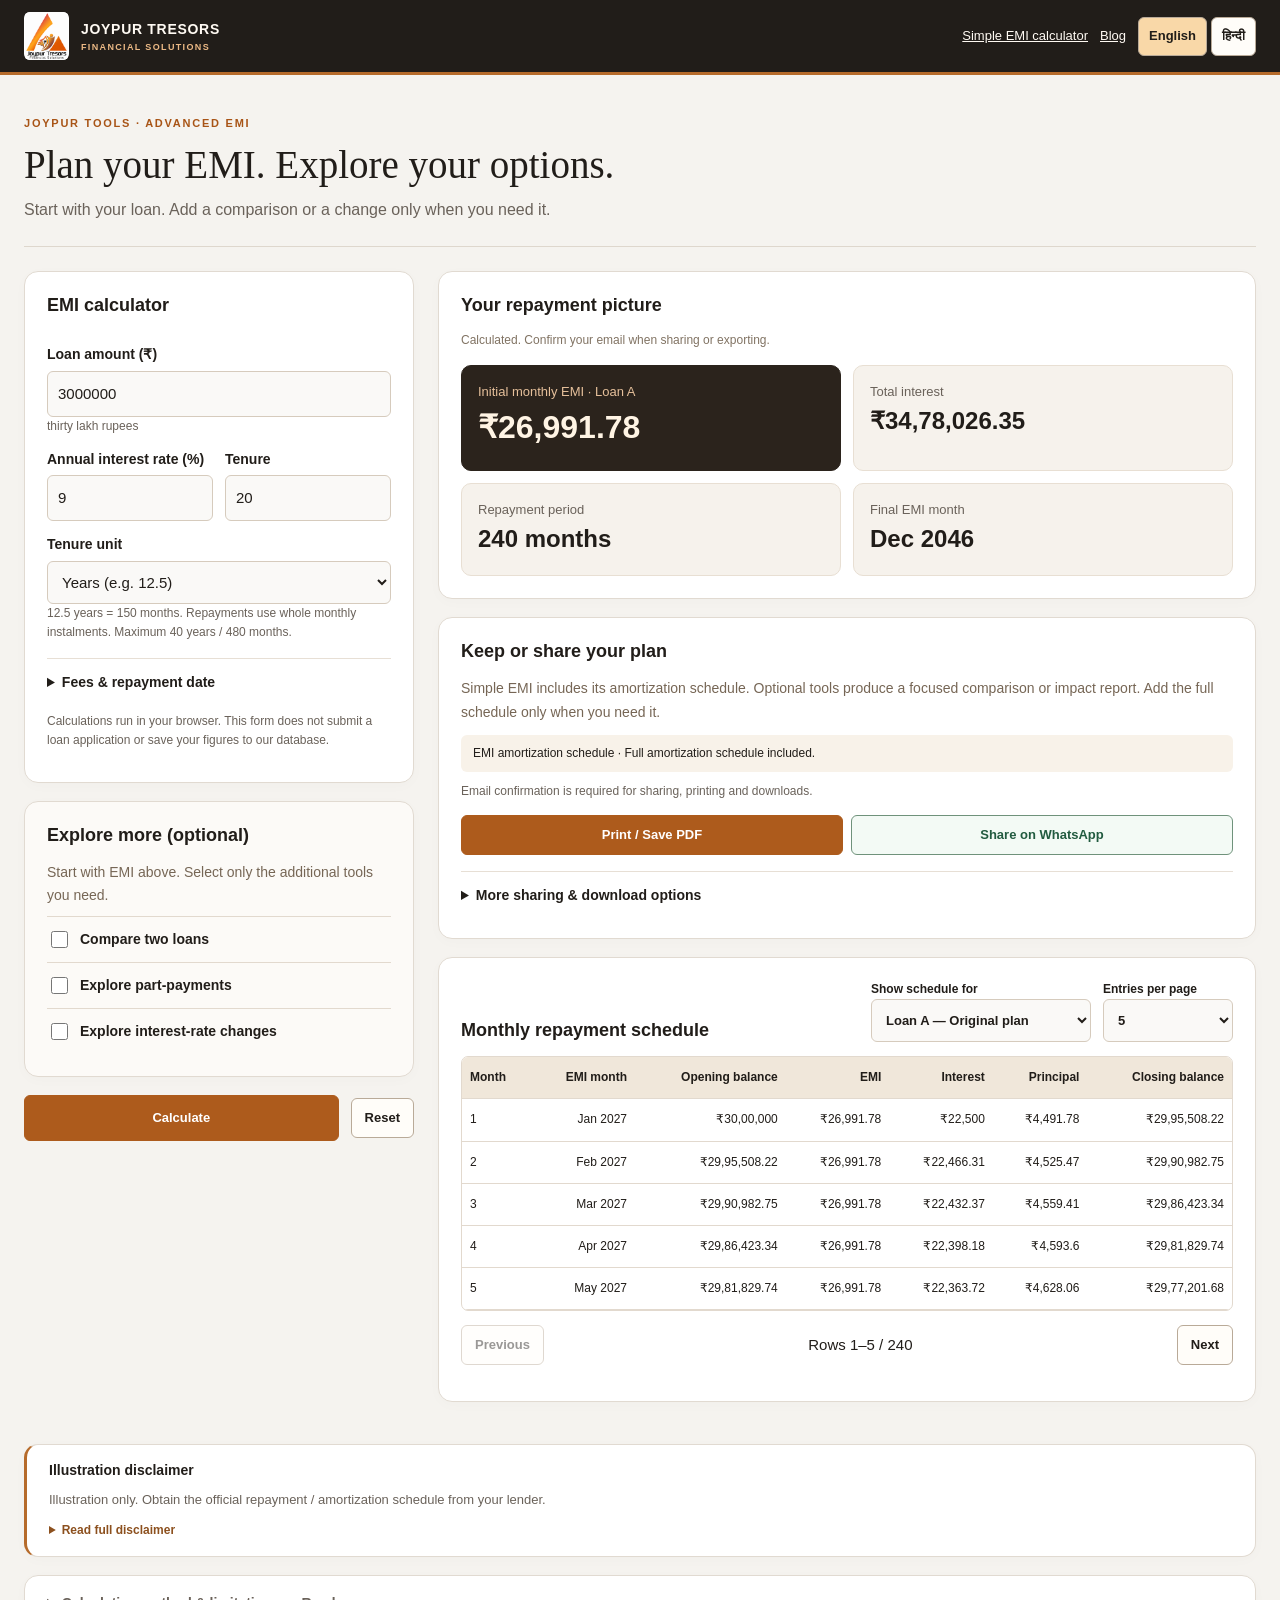
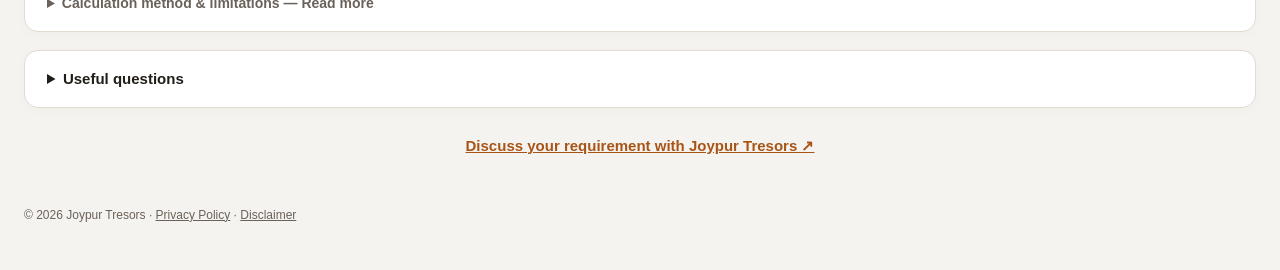
==== commit d3df0629: "Polish branded EMI calculator with compact reading and schedule pagination" ====
--- a/advanced-emi.html
+++ b/advanced-emi.html
@@ -1,18 +1,19 @@
-<!doctype html><html lang="en"><head><meta charset="utf-8"><meta name="viewport" content="width=device-width,initial-scale=1"><title>Advanced EMI Calculator — Part-payment, Rate Changes & Loan Comparison | Joypur Tresors</title><meta name="description" content="Compare loans, model part-payments and rate changes, and download a Joypur Tresors repayment schedule. Calculate tenure in months or fractional years."><link rel="canonical" href="https://joypurtresors.com/advanced-emi"><meta property="og:type" content="website"><meta property="og:site_name" content="Joypur Tresors"><meta property="og:title" content="Your loan. More clarity. | Joypur Tresors Advanced EMI Calculator"><meta property="og:description" content="What could an extra payment or a rate change mean for your loan? Explore EMI, interest and payoff dates. Compare two loans and create a branded repayment plan."><meta property="og:url" content="https://joypurtresors.com/advanced-emi"><meta property="og:image" content="https://joypurtresors.com/assets/share/advanced-emi-v1.jpg"><meta property="og:image:width" content="1200"><meta property="og:image:height" content="630"><meta property="og:image:type" content="image/jpeg"><meta property="og:image:alt" content="Joypur Tresors Advanced EMI Calculator with loan inputs and repayment insights"><meta name="twitter:card" content="summary_large_image"><meta name="twitter:title" content="Your loan. More clarity. | Joypur Tresors"><meta name="twitter:description" content="Explore part-payments, rate changes and two-loan comparisons."><meta name="twitter:image" content="https://joypurtresors.com/assets/share/advanced-emi-v1.jpg"><link rel="icon" href="/assets/icons/favicon-32.png"><link rel="apple-touch-icon" href="/assets/icons/apple-touch-icon.png"><link rel="manifest" href="/site.webmanifest"><meta name="theme-color" content="#211d19"><link rel="stylesheet" href="/assets/advanced-emi.css?v=4"><script defer src="/assets/advanced-emi-engine.js?v=1"></script><script defer src="/assets/calculator-gate.js?v=1"></script><script defer src="/assets/advanced-emi.js?v=3"></script><script defer src="/assets/page-views.js"></script><script type="application/ld+json">{"@context":"https://schema.org","@type":"WebApplication","name":"Joypur Tresors Advanced EMI Calculator","url":"https://joypurtresors.com/advanced-emi","image":"https://joypurtresors.com/assets/share/advanced-emi-v1.jpg","applicationCategory":"FinanceApplication","operatingSystem":"Web","inLanguage":["en-IN","hi-IN"],"isAccessibleForFree":true,"description":"Model EMI in months or fractional years, part-payments and rate changes. Compare two loans and prepare a branded repayment schedule.","featureList":["Monthly repayment schedule","Part-payment scenarios","Interest-rate reset scenarios","Two-loan comparison","Hindi and English","Email-confirmed sharing and report exports"]}</script></head>
+<!doctype html>
+<html lang="en"><head><meta charset="utf-8"><meta name="viewport" content="width=device-width,initial-scale=1"><title>Advanced EMI Calculator — Part-payment, Rate Changes & Loan Comparison | Joypur Tresors</title><meta name="description" content="Compare loans, model part-payments and rate changes, and download a Joypur Tresors repayment schedule. Calculate tenure in months or fractional years."><link rel="canonical" href="https://joypurtresors.com/advanced-emi"><meta property="og:type" content="website"><meta property="og:site_name" content="Joypur Tresors"><meta property="og:title" content="Your loan. More clarity. | Joypur Tresors Advanced EMI Calculator"><meta property="og:description" content="What could an extra payment or a rate change mean for your loan? Explore EMI, interest and payoff dates. Compare two loans and create a branded repayment plan."><meta property="og:url" content="https://joypurtresors.com/advanced-emi"><meta property="og:image" content="https://joypurtresors.com/assets/share/advanced-emi-v1.jpg"><meta property="og:image:width" content="1200"><meta property="og:image:height" content="630"><meta property="og:image:type" content="image/jpeg"><meta property="og:image:alt" content="Joypur Tresors Advanced EMI Calculator with loan inputs and repayment insights"><meta name="twitter:card" content="summary_large_image"><meta name="twitter:title" content="Your loan. More clarity. | Joypur Tresors"><meta name="twitter:description" content="Explore part-payments, rate changes and two-loan comparisons."><meta name="twitter:image" content="https://joypurtresors.com/assets/share/advanced-emi-v1.jpg"><link rel="icon" href="/assets/icons/favicon-32.png"><link rel="apple-touch-icon" href="/assets/icons/apple-touch-icon.png"><link rel="manifest" href="/site.webmanifest"><meta name="theme-color" content="#211d19"><link rel="stylesheet" href="/assets/advanced-emi.css?v=5"><script defer src="/assets/advanced-emi-engine.js?v=1"></script><script defer src="/assets/calculator-gate.js?v=1"></script><script defer src="/assets/advanced-emi.js?v=4"></script><script defer src="/assets/page-views.js"></script><script type="application/ld+json">{"@context":"https://schema.org","@type":"WebApplication","name":"Joypur Tresors Advanced EMI Calculator","url":"https://joypurtresors.com/advanced-emi","image":"https://joypurtresors.com/assets/share/advanced-emi-v1.jpg","applicationCategory":"FinanceApplication","operatingSystem":"Web","inLanguage":["en-IN","hi-IN"],"isAccessibleForFree":true,"description":"Model EMI in months or fractional years, part-payments and rate changes. Compare two loans and prepare a branded repayment schedule.","featureList":["Monthly repayment schedule","Part-payment scenarios","Interest-rate reset scenarios","Two-loan comparison","Hindi and English","Email-confirmed sharing and report exports"]}</script></head>
 <body><a class="skip" href="#main" data-t="skip">Skip to calculator</a><header class="top"><nav class="wrap"><a class="brand" href="/"><img src="/assets/joypur-tresors-logo-approved.png" alt="Joypur Tresors"><span>JOYPUR TRESORS<small>FINANCIAL SOLUTIONS</small></span></a><div class="nav"><a href="/calculator#calculator" data-t="basic">Simple EMI calculator</a><a href="/blog" data-t="blog">Blog</a><div class="languages" role="group" aria-label="Choose language / भाषा चुनें"><button type="button" id="lang-en" aria-pressed="true">English</button><button type="button" id="lang-hi" aria-pressed="false">हिन्दी</button></div></div></nav></header>
-<main id="main" class="wrap"><section class="intro"><p class="eyebrow" data-t="eyebrow">JOYPUR TOOLS · ADVANCED EMI</p><h1 data-t="title">Small changes. A clearer loan picture.</h1><p data-t="intro">Explore how part-payments and interest-rate changes affect your EMI, interest and repayment date. Compare two loans and take away a branded repayment schedule.</p></section>
-<div class="workspace"><form id="calculator-form" novalidate><section class="panel"><h2 data-t="setup">EMI calculator</h2><div class="loans"><fieldset id="loan-a"><legend data-t="loanA">Loan A</legend><label for="a-amount" data-t="amount">Loan amount (₹)</label><input id="a-amount" type="number" min="1000" max="200000000" step="0.01" value="3000000" required><small id="a-words" class="muted"></small><div class="pair"><div><label for="a-rate" data-t="rate">Annual interest rate (%)</label><input id="a-rate" type="number" min="0" max="40" step="0.01" value="9" required></div><div><label for="a-tenure" data-t="tenure">Tenure</label><input id="a-tenure" type="number" min="0.0833333333" max="480" step="any" value="20" required></div></div><label for="a-unit" data-t="unit">Tenure unit</label><select id="a-unit"><option value="years" data-t="years">Years (e.g. 12.5)</option><option value="months" data-t="months">Whole months</option></select><small data-t="tenureHelp">12.5 years = 150 months. Repayments use whole monthly instalments. Maximum 40 years / 480 months.</small><label for="a-fee" data-t="fee">Upfront fees including taxes (₹, optional)</label><input id="a-fee" type="number" min="0" max="200000000" step="0.01" value="0"></fieldset>
+<main id="main" class="wrap"><section class="intro"><p class="eyebrow" data-t="eyebrow">JOYPUR TOOLS · ADVANCED EMI</p><h1 data-t="title">Plan your EMI. Explore your options.</h1><p data-t="intro">Start with your loan. Add a comparison or a change only when you need it.</p></section>
+<div class="workspace"><form id="calculator-form" novalidate><section class="panel"><h2 data-t="setup">EMI calculator</h2><div class="loans"><fieldset id="loan-a"><legend data-t="loanA">Loan A</legend><label for="a-amount" data-t="amount">Loan amount (₹)</label><input id="a-amount" type="number" min="1000" max="200000000" step="0.01" value="3000000" required><small id="a-words" class="muted"></small><div class="pair"><div><label for="a-rate" data-t="rate">Annual interest rate (%)</label><input id="a-rate" type="number" min="0" max="40" step="0.01" value="9" required></div><div><label for="a-tenure" data-t="tenure">Tenure</label><input id="a-tenure" type="number" min="0.0833333333" max="480" step="any" value="20" required></div></div><label for="a-unit" data-t="unit">Tenure unit</label><select id="a-unit"><option value="years" data-t="years">Years (e.g. 12.5)</option><option value="months" data-t="months">Whole months</option></select><small data-t="tenureHelp">12.5 years = 150 months. Repayments use whole monthly instalments. Maximum 40 years / 480 months.</small><details class="extra-inputs"><summary data-t="moreSettings">Fees &amp; repayment date</summary><label for="a-fee" data-t="fee">Upfront fees including taxes (₹, optional)</label><input id="a-fee" type="number" min="0" max="200000000" step="0.01" value="0"><label for="first-month" data-t="first">First EMI month</label><input id="first-month" type="month" required></details></fieldset>
 </div>
-<label for="first-month" data-t="first">First EMI month</label><input id="first-month" type="month" required><p class="hint" data-t="privacy">Calculations run in your browser. This form does not submit a loan application or save your figures to our database.</p></section>
+<p class="hint" data-t="privacy">Calculations run in your browser. This form does not submit a loan application or save your figures to our database.</p></section>
 <section class="panel optional-tools"><h2 data-t="optionalTools">Explore more (optional)</h2><p data-t="optionalHelp">Start with EMI above. Select only the additional tools you need.</p>
-<label class="check tool-toggle"><input type="checkbox" id="compare" aria-controls="comparison-inputs"><span data-t="compare">Compare two loans</span></label><div id="comparison-inputs" hidden><fieldset id="loan-b" hidden><legend data-t="loanB">Loan B</legend><label for="b-amount" data-t="amount">Loan amount (₹)</label><input id="b-amount" type="number" min="1000" max="200000000" step="0.01" value="3000000"><small id="b-words" class="muted"></small><div class="pair"><div><label for="b-rate" data-t="rate">Annual interest rate (%)</label><input id="b-rate" type="number" min="0" max="40" step="0.01" value="8.5"></div><div><label for="b-tenure" data-t="tenure">Tenure</label><input id="b-tenure" type="number" min="0.0833333333" max="480" step="any" value="20"></div></div><label for="b-unit" data-t="unit">Tenure unit</label><select id="b-unit"><option value="years" data-t="years">Years (e.g. 12.5)</option><option value="months" data-t="months">Whole months</option></select><label for="b-fee" data-t="fee">Upfront fees including taxes (₹, optional)</label><input id="b-fee" type="number" min="0" max="200000000" step="0.01" value="0"></fieldset></div>
+<label class="check tool-toggle"><input type="checkbox" id="compare" aria-controls="comparison-inputs"><span data-t="compare">Compare two loans</span></label><div id="comparison-inputs" hidden><fieldset id="loan-b" hidden><legend data-t="loanB">Loan B</legend><label for="b-amount" data-t="amount">Loan amount (₹)</label><input id="b-amount" type="number" min="1000" max="200000000" step="0.01" value="3000000"><small id="b-words" class="muted"></small><div class="pair"><div><label for="b-rate" data-t="rate">Annual interest rate (%)</label><input id="b-rate" type="number" min="0" max="40" step="0.01" value="8.5"></div><div><label for="b-tenure" data-t="tenure">Tenure</label><input id="b-tenure" type="number" min="0.0833333333" max="480" step="any" value="20"></div></div><label for="b-unit" data-t="unit">Tenure unit</label><select id="b-unit"><option value="years" data-t="years">Years (e.g. 12.5)</option><option value="months" data-t="months">Whole months</option></select><details class="extra-inputs"><summary data-t="feeSettings">Fees &amp; repayment date</summary><label for="b-fee" data-t="fee">Upfront fees including taxes (₹, optional)</label><input id="b-fee" type="number" min="0" max="200000000" step="0.01" value="0"></details></fieldset></div>
 <label class="check tool-toggle"><input type="checkbox" id="enable-part" aria-controls="part-inputs"><span data-t="enablePart">Explore part-payments</span></label><div id="part-inputs" hidden><p data-t="partHelp">Choose the payment month, amount and whether to change EMI or tenure.</p><div id="part-events"></div><button type="button" id="add-part" data-t="addPart">+ Part-payment</button></div>
 <label class="check tool-toggle"><input type="checkbox" id="enable-rate" aria-controls="rate-inputs"><span data-t="enableRate">Explore interest-rate changes</span></label><div id="rate-inputs" hidden><p data-t="rateHelp">Choose the reset month, new rate and whether to change EMI or tenure.</p><div id="rate-events"></div><button type="button" id="add-rate" data-t="addRate">+ Rate change</button></div>
 <p id="event-timing" class="hint" hidden data-t="timing">Rate changes apply before that month’s EMI. Part-payments apply after its EMI, in the order listed. Revised EMI applies from the next month after a part-payment. Event fees are paid separately and are not financed.</p></section><div class="form-actions"><button class="primary" type="submit" data-t="calculate">Calculate</button><button type="button" id="reset" data-t="reset">Reset</button></div><p id="error" role="alert" hidden></p></form>
 <div class="output"><section class="panel" id="results" aria-labelledby="results-title"><h2 id="results-title" data-t="results">Your repayment picture</h2><p id="result-status" role="status" aria-live="polite"></p><div id="summary"></div><div id="comparison"></div><div id="chart"></div><div id="notices"></div></section>
-<section class="panel"><h2 data-t="takeaway">Keep or share your plan</h2><p data-t="reportHelp">Simple EMI includes its amortization schedule. Optional tools produce a focused comparison or impact report. Add the full schedule only when you need it.</p><div id="full-schedule-option" hidden><label class="check"><input type="checkbox" id="full-schedule"><span data-t="fullSchedule">Include full amortization schedule in report</span></label></div><p id="report-selection" class="note" aria-live="polite"></p><small data-t="gateRequired">Email confirmation is required for sharing, printing and downloads.</small><div class="actions"><button type="button" id="print" data-t="print">Print / Save PDF</button><button type="button" id="download" data-t="download">Download report (HTML)</button><button type="button" id="csv" data-t="csv">Download selected report (CSV)</button></div><label class="check"><input id="include-scenario" type="checkbox"><span data-t="include">Include my entered scenario in the shared link</span></label><small data-t="linkPrivacy">A scenario link contains your entered amounts, rates, dates and changes. Share it only with people you intend to show them to. Otherwise, share the calculator without figures.</small><div class="actions"><button type="button" id="copy" data-t="copy">Copy calculator link</button><a class="whatsapp" id="whatsapp" href="#email-gate" target="_blank" rel="noopener noreferrer" data-t="whatsapp">Share on WhatsApp</a></div><p id="share-status" role="status"></p></section>
-<section class="panel" id="schedule-panel"><div class="schedule-head"><h2 data-t="schedule">Monthly repayment schedule</h2><label><span data-t="show">Show schedule for</span><select id="schedule-loan"><option value="a" data-t="loanA">Loan A</option><option value="b" data-t="loanB" disabled>Loan B</option></select></label></div><div id="schedule"></div><div class="actions"><button type="button" id="previous" data-t="previous">← Previous 12 months</button><span id="page-label"></span><button type="button" id="next" data-t="next">Next 12 months →</button></div></section>
+<section class="panel"><h2 data-t="takeaway">Keep or share your plan</h2><p data-t="reportHelp">Simple EMI includes its amortization schedule. Optional tools produce a focused comparison or impact report. Add the full schedule only when you need it.</p><div id="full-schedule-option" hidden><label class="check"><input type="checkbox" id="full-schedule"><span data-t="fullSchedule">Include full amortization schedule in report</span></label></div><p id="report-selection" class="note" aria-live="polite"></p><small data-t="gateRequired">Email confirmation is required for sharing, printing and downloads.</small><div class="actions quick-actions"><button type="button" id="print" data-t="print">Print / Save PDF</button><a class="whatsapp" id="whatsapp" href="#email-gate" target="_blank" rel="noopener noreferrer" data-t="whatsapp">Share on WhatsApp</a></div><details class="export-options"><summary data-t="moreExports">More sharing &amp; download options</summary><div class="actions"><button type="button" id="download" data-t="download">Download report (HTML)</button><button type="button" id="csv" data-t="csv">Download selected report (CSV)</button><button type="button" id="copy" data-t="copy">Copy calculator link</button></div><label class="check"><input id="include-scenario" type="checkbox"><span data-t="include">Include my entered scenario in the shared link</span></label><small data-t="linkPrivacy">A scenario link contains your entered amounts, rates, dates and changes. Share it only with people you intend to show them to. Otherwise, share the calculator without figures.</small></details><p id="share-status" role="status"></p></section>
+<section class="panel" id="schedule-panel"><div class="schedule-head"><h2 data-t="schedule">Monthly repayment schedule</h2><label><span data-t="show">Show schedule for</span><select id="schedule-loan"><option value="a" data-t="loanA">Loan A</option><option value="b" data-t="loanB" disabled>Loan B</option></select></label><label><span data-t="pageSize">Entries per page</span><select id="schedule-size"><option value="5">5</option><option value="10">10</option><option value="20">20</option><option value="50">50</option></select></label></div><div id="schedule"></div><div class="actions"><button type="button" id="previous" data-t="previous">Previous</button><span id="page-label"></span><button type="button" id="next" data-t="next">Next</button></div></section>
 </div></div>
-<section class="panel illustration-notice" lang="en"><h2>Illustration disclaimer</h2><p>This calculator is for illustration and understanding only. Its figures have no legal or contractual validity and are not an official repayment schedule. Obtain the actual repayment / amortization schedule from the bank or lender that has provided your loan. Actual instalments, interest, charges and repayment terms may differ.</p></section><section class="panel assumptions"><h2 data-t="assumptions">How to read these figures</h2><p data-t="method">Monthly reducing-balance model: annual nominal interest ÷ 12. EMI and monthly interest are rounded to paise; the final EMI is adjusted to clear the balance. Rate changes use the outstanding principal. Events after payoff are ignored; excess part-payments are capped at the balance. “Keep EMI” may shorten or lengthen the loan. If EMI cannot cover interest, no misleading schedule is shown.</p><p data-t="limitations">This is for illustrative and educational purposes only, not a lender quotation, approval or financial advice. Actual dates, daily-interest methods, rate-reset terms, fees, taxes, insurance and prepayment rules may differ. Only fees you enter are included; no fee exemption is assumed. Comparison cost is interest plus entered fees, not APR. Discuss the lender’s actual schedule and terms before deciding.</p><p data-t="extension">Input tenure is limited to 480 months. Scenarios exceeding 1,200 months are not projected. The calculator does not model moratoriums, irregular instalments or disbursement tranches.</p></section>
-<section class="panel faq"><h2 data-t="faq">Useful questions</h2><details><summary data-t="q1">Can I enter 12.5 years?</summary><p data-t="ans1">Yes. It equals 150 monthly instalments. You can also switch the input to whole months.</p></details><details><summary data-t="q2">Should I reduce EMI or tenure after a part-payment?</summary><p data-t="ans2">Compare both scenarios. Keeping EMI generally repays the balance earlier; keeping the remaining tenure usually lowers EMI. Your cash-flow needs and lender terms matter.</p></details><details><summary data-t="q3">Can I model a rate increase and part-payment together?</summary><p data-t="ans3">Yes. Add both events and choose their month and effect. Rate changes happen before the EMI; part-payments happen after it.</p></details></section>
-<p class="enquiry"><a href="/index.html#contact" data-t="enquiry">Discuss your requirement with Joypur Tresors ↗</a></p></main><section id="native-print-report" class="print-report"></section><footer class="wrap"><p>© <span id="year"></span> Joypur Tresors · <a href="/privacy" data-t="privacyLink">Privacy Policy</a> · <a href="/disclaimer" data-t="disclaimer">Disclaimer</a></p></footer><dialog id="email-gate" aria-labelledby="gate-title"><div class="gate-heading"><h2 id="gate-title" data-gate-en="Confirm email to share or export" data-gate-hi="शेयर / डाउनलोड के लिए ईमेल की पुष्टि करें">Confirm email to share or export</h2><button id="gate-close" type="button" aria-label="Close / बंद करें">×</button></div><p data-gate-en="Email confirmation is required before sharing, printing or downloading. Your calculations remain in your browser." data-gate-hi="शेयर, प्रिंट या डाउनलोड से पहले ईमेल की पुष्टि ज़रूरी है। गणना आपके ब्राउज़र में ही रहती है।">Email confirmation is required before sharing, printing or downloading. Your calculations remain in your browser.</p><form id="gate-form"><label for="gate-email" data-gate-en="Your email address" data-gate-hi="आपका ईमेल पता">Your email address</label><input type="email" id="gate-email" maxlength="254" autocomplete="email" required><label class="check"><input id="gate-newsletter" type="checkbox"><span data-gate-en="Optional: send me Joypur Tresors newsletters. A separate newsletter confirmation may be required." data-gate-hi="वैकल्पिक: मुझे Joypur Tresors के न्यूज़लेटर भेजें। न्यूज़लेटर की अलग पुष्टि आवश्यक हो सकती है।">Optional: send me Joypur Tresors newsletters. A separate newsletter confirmation may be required.</span></label><div class="gate-honeypot" aria-hidden="true"><label for="gate-website">Leave blank</label><input id="gate-website" tabindex="-1" autocomplete="off"></div><p class="hint" data-gate-en="By requesting access, you agree that Joypur Tresors may record your email, confirmation and access request for calculator sharing/downloads. No loan figures are sent in this request. Newsletter subscription is optional." data-gate-hi="एक्सेस माँगने पर आप ईमेल, पुष्टि और कैलकुलेटर शेयर/डाउनलोड अनुरोध रिकॉर्ड करने की सहमति देते हैं। ऋण के आँकड़े इस अनुरोध में नहीं भेजे जाते। न्यूज़लेटर वैकल्पिक है।">By requesting access, you agree that Joypur Tresors may record your email, confirmation and access request for calculator sharing/downloads. No loan figures are sent in this request. Newsletter subscription is optional.</p><p><a href="/privacy" target="_blank" rel="noopener noreferrer">Privacy / गोपनीयता</a></p><div id="gate-security"></div><button id="gate-send" class="primary" type="submit" data-gate-en="Send confirmation email" data-gate-hi="पुष्टि ईमेल भेजें">Send confirmation email</button></form><div id="gate-waiting" hidden><p data-gate-en="Open the newest confirmation email and press Confirm my email. Keep this calculator tab open to preserve your figures. Return here after confirmation." data-gate-hi="सबसे नया पुष्टि ईमेल खोलकर ईमेल की पुष्टि करें। अपने आँकड़े बनाए रखने के लिए यह कैलकुलेटर टैब खुला रखें। पुष्टि के बाद यहाँ लौटें।">Open the newest confirmation email and press Confirm my email. Keep this calculator tab open to preserve your figures. Return here after confirmation.</p><div class="actions"><button id="gate-check" type="button" data-gate-en="Check confirmation" data-gate-hi="पुष्टि जाँचें">Check confirmation</button><button id="gate-resend" type="button" data-gate-en="Request another email" data-gate-hi="दोबारा ईमेल माँगें">Request another email</button></div></div><button type="button" id="gate-continue" class="primary" hidden data-gate-en="Continue to my action" data-gate-hi="अब आगे बढ़ें">Continue to my action</button><p id="gate-status" role="status" aria-live="polite"></p><small data-gate-en="Verification links expire in 24 hours. Access in this browser lasts up to 24 hours. Never share a confirmation link." data-gate-hi="पुष्टि लिंक 24 घंटे में समाप्त होता है। इस ब्राउज़र का एक्सेस 24 घंटे तक मान्य है। पुष्टि लिंक किसी से शेयर न करें।">Verification links expire in 24 hours. Access in this browser lasts up to 24 hours. Never share a confirmation link.</small></dialog></body></html>
+<section class="panel illustration-notice" lang="en"><h2>Illustration disclaimer</h2><p>Illustration only. Obtain the official repayment / amortization schedule from your lender.</p><details><summary>Read full disclaimer</summary><p>This calculator is for illustration and understanding only. Its figures have no legal or contractual validity and are not an official repayment schedule. Obtain the actual repayment / amortization schedule from the bank or lender that has provided your loan. Actual instalments, interest, charges and repayment terms may differ.</p></details></section><section class="panel assumptions"><details><summary data-t="readMethod">Calculation method &amp; limitations — Read more</summary><p data-t="method">Monthly reducing-balance model: annual nominal interest ÷ 12. EMI and monthly interest are rounded to paise; the final EMI is adjusted to clear the balance. Rate changes use the outstanding principal. Events after payoff are ignored; excess part-payments are capped at the balance. “Keep EMI” may shorten or lengthen the loan. If EMI cannot cover interest, no misleading schedule is shown.</p><p data-t="limitations">This is for illustrative and educational purposes only, not a lender quotation, approval or financial advice. Actual dates, daily-interest methods, rate-reset terms, fees, taxes, insurance and prepayment rules may differ. Only fees you enter are included; no fee exemption is assumed. Comparison cost is interest plus entered fees, not APR. Discuss the lender’s actual schedule and terms before deciding.</p><p data-t="extension">Input tenure is limited to 480 months. Scenarios exceeding 1,200 months are not projected. The calculator does not model moratoriums, irregular instalments or disbursement tranches.</p></details></section>
+<section class="panel faq"><details><summary data-t="faq">Useful questions</summary><details><summary data-t="q1">Can I enter 12.5 years?</summary><p data-t="ans1">Yes. It equals 150 monthly instalments. You can also switch the input to whole months.</p></details><details><summary data-t="q2">Should I reduce EMI or tenure after a part-payment?</summary><p data-t="ans2">Compare both scenarios. Keeping EMI generally repays the balance earlier; keeping the remaining tenure usually lowers EMI. Your cash-flow needs and lender terms matter.</p></details><details><summary data-t="q3">Can I model a rate increase and part-payment together?</summary><p data-t="ans3">Yes. Add both events and choose their month and effect. Rate changes happen before the EMI; part-payments happen after it.</p></details></details></section>
+<p class="enquiry"><a href="/index.html#contact" data-t="enquiry">Discuss your requirement with Joypur Tresors ↗</a></p></main><section id="native-print-report" class="print-report"></section><footer class="wrap"><p>© <span id="year"></span> Joypur Tresors · <a href="/privacy" data-t="privacyLink">Privacy Policy</a> · <a href="/disclaimer" data-t="disclaimer">Disclaimer</a></p></footer><dialog id="email-gate" aria-labelledby="gate-title"><div class="gate-heading"><h2 id="gate-title" data-gate-en="Confirm email to share or export" data-gate-hi="शेयर / डाउनलोड के लिए ईमेल की पुष्टि करें">Confirm email to share or export</h2><button id="gate-close" type="button" aria-label="Close / बंद करें">×</button></div><p data-gate-en="Email confirmation is required before sharing, printing or downloading. Your calculations remain in your browser." data-gate-hi="शेयर, प्रिंट या डाउनलोड से पहले ईमेल की पुष्टि ज़रूरी है। गणना आपके ब्राउज़र में ही रहती है।">Email confirmation is required before sharing, printing or downloading. Your calculations remain in your browser.</p><form id="gate-form"><label for="gate-email" data-gate-en="Your email address" data-gate-hi="आपका ईमेल पता">Your email address</label><input type="email" id="gate-email" maxlength="254" autocomplete="email" required><label class="check"><input id="gate-newsletter" type="checkbox"><span data-gate-en="Optional: send me Joypur Tresors newsletters. A separate newsletter confirmation may be required." data-gate-hi="वैकल्पिक: मुझे Joypur Tresors के न्यूज़लेटर भेजें। न्यूज़लेटर की अलग पुष्टि आवश्यक हो सकती है।">Optional: send me Joypur Tresors newsletters. A separate newsletter confirmation may be required.</span></label><div class="gate-honeypot" aria-hidden="true"><label for="gate-website">Leave blank</label><input id="gate-website" tabindex="-1" autocomplete="off"></div><p class="hint" data-gate-en="By requesting access, you agree that Joypur Tresors may record your email, confirmation and access request for calculator sharing/downloads. No loan figures are sent in this request. Newsletter subscription is optional." data-gate-hi="एक्सेस माँगने पर आप ईमेल, पुष्टि और कैलकुलेटर शेयर/डाउनलोड अनुरोध रिकॉर्ड करने की सहमति देते हैं। ऋण के आँकड़े इस अनुरोध में नहीं भेजे जाते। न्यूज़लेटर वैकल्पिक है।">By requesting access, you agree that Joypur Tresors may record your email, confirmation and access request for calculator sharing/downloads. No loan figures are sent in this request. Newsletter subscription is optional.</p><p><a href="/privacy" target="_blank" rel="noopener noreferrer">Privacy / गोपनीयता</a></p><div id="gate-security"></div><button id="gate-send" class="primary" type="submit" data-gate-en="Send confirmation email" data-gate-hi="पुष्टि ईमेल भेजें">Send confirmation email</button></form><div id="gate-waiting" hidden><p data-gate-en="Open the newest confirmation email and press Confirm my email. Keep this calculator tab open to preserve your figures. Return here after confirmation." data-gate-hi="सबसे नया पुष्टि ईमेल खोलकर ईमेल की पुष्टि करें। अपने आँकड़े बनाए रखने के लिए यह कैलकुलेटर टैब खुला रखें। पुष्टि के बाद यहाँ लौटें।">Open the newest confirmation email and press Confirm my email. Keep this calculator tab open to preserve your figures. Return here after confirmation.</p><div class="actions"><button id="gate-check" type="button" data-gate-en="Check confirmation" data-gate-hi="पुष्टि जाँचें">Check confirmation</button><button id="gate-resend" type="button" data-gate-en="Request another email" data-gate-hi="दोबारा ईमेल माँगें">Request another email</button></div></div><button type="button" id="gate-continue" class="primary" hidden data-gate-en="Continue to my action" data-gate-hi="अब आगे बढ़ें">Continue to my action</button><p id="gate-status" role="status" aria-live="polite"></p><small data-gate-en="Verification links expire in 24 hours. Access in this browser lasts up to 24 hours. Never share a confirmation link." data-gate-hi="पुष्टि लिंक 24 घंटे में समाप्त होता है। इस ब्राउज़र का एक्सेस 24 घंटे तक मान्य है। पुष्टि लिंक किसी से शेयर न करें।">Verification links expire in 24 hours. Access in this browser lasts up to 24 hours. Never share a confirmation link.</small></dialog></body></html>
--- a/assets/advanced-emi.css
+++ b/assets/advanced-emi.css
@@ -15,3 +15,8 @@
 
 .tool-toggle{padding:13px 0;border-top:1px solid var(--line);font-weight:600}.optional-tools>div:not([hidden]){padding-bottom:16px}.optional-tools>div>p{font-size:12px;color:var(--muted)}.illustration-notice{margin-top:22px;font-size:12px;color:var(--muted)}.illustration-notice h2{font-size:16px;color:var(--ink)}.print-report{display:none}
 @media print{html[data-calculator-verified=true] body>*{display:none!important}html[data-calculator-verified=true] #native-print-report{display:block!important;font:12px/1.5 Arial,sans-serif;color:#211d19}.print-report header{display:flex;align-items:center;gap:16px;border-bottom:2px solid #a85416;padding-bottom:12px}.print-report header img{width:58px}.print-report h1{font:25px Georgia,serif}.print-report h2{font-size:18px;margin-top:22px}.print-report h3{font-size:14px;margin-top:16px}.print-report table{width:100%;border-collapse:collapse}.print-report th,.print-report td{font-size:10px;padding:7px 5px;white-space:normal}.print-report .table-wrap{border:0;overflow:visible}.print-report thead{display:table-header-group}.print-report tr{break-inside:avoid}.print-report h2,.print-report h3,.print-report header{break-after:avoid}.print-report .disclaimer{font-size:10px;border-top:1px solid #d8c8b5;padding:12px 0;margin-top:20px}.print-report footer{display:block;font-size:10px}.print-report .method-note{font-size:10px}@page{size:A4 portrait;margin:14mm}}
+
+/* Joypur branded calculator workspace */
+body{background:#f5f3ef}.top{background:#211d19;border-bottom:3px solid #b66b2b}.top nav{padding:12px 0}.brand img{height:48px;width:45px}.intro{max-width:none;padding:30px 0 23px;border-bottom:1px solid #ded7cd;margin-bottom:24px}.intro h1{font-size:clamp(29px,3.2vw,39px);margin:10px 0}.intro>p:last-child{font-size:16px;margin-bottom:0;max-width:700px}.workspace{gap:24px;grid-template-columns:minmax(300px,390px) minmax(0,1fr)}.panel{background:#fff;border:1px solid #e1dad1;box-shadow:0 3px 14px #211d1905;border-radius:14px;padding:22px;margin-bottom:18px}.panel h2{font-size:18px}.loans>fieldset{border:0;padding:0;margin:0}.loans>fieldset>legend{display:none}input,select{background:#faf9f7;border-color:#d6cbbd;padding:10px;font-size:15px}label{font-size:14px}.primary{background:#ad5b1c;border-color:#ad5b1c}.form-actions .primary{flex:1}.extra-inputs{border-top:1px solid #e7dfd5;margin-top:16px;padding-top:12px}summary{cursor:pointer;font-size:14px;font-weight:600;line-height:1.6}summary:focus-visible{outline:2px solid #b66b2b;outline-offset:3px}.metric-grid{gap:12px}.metric{background:#f6f2ec;border:1px solid #e8dfd3;border-radius:10px;padding:16px}.metric:first-child{background:#2b231c;border-color:#2b231c;color:#fff4e4}.metric:first-child .label{color:#e6c09b}.metric:first-child strong{font-size:32px}.metric strong{font-size:24px}.metric .label{font-size:13px}#result-status{margin:0 0 14px;color:#817363}.optional-tools{background:#fcfaf7}.optional-tools>p{font-size:14px;color:#766655}.tool-toggle{padding:11px 0;margin:0}.tool-toggle input{accent-color:#ad5b1c}.quick-actions>button,.quick-actions>.whatsapp{flex:1;text-align:center}.quick-actions>button{background:#ad5b1c;color:#fff;border-color:#ad5b1c}.export-options{border-top:1px solid #e7dfd5;margin-top:16px;padding-top:12px}.export-options small{max-width:640px}.output section>p[data-t=reportHelp]{font-size:14px;line-height:1.7;color:#766655}#report-selection{padding:9px 12px;background:#f8f2e9;font-size:12px}.schedule-head{gap:12px;align-items:flex-end}.schedule-head h2{flex:1 1 180px;margin:0}.schedule-head label{max-width:220px;font-size:12px}.schedule-head label:last-child{max-width:130px}#schedule-panel th,#schedule-panel td{padding:11px 8px}#schedule-panel .actions{justify-content:space-between}.illustration-notice{padding:16px 22px;margin-top:24px;border-left:3px solid #b66b2b}.illustration-notice h2{font-size:14px;margin-bottom:5px}.illustration-notice p{font-size:13px;line-height:1.7}.illustration-notice summary{font-size:12px;color:#8c501e}.assumptions{margin-top:0;padding:16px 22px}.assumptions p{line-height:1.8}.faq{padding:16px 22px}.faq>details{border:0;padding:0}.faq>details>summary{font-size:15px}.faq details details{margin-top:10px}@media(max-width:950px){.workspace{grid-template-columns:1fr}}@media(max-width:600px){.panel{padding:17px}.intro{padding-top:22px}.intro h1{font-size:29px}.metric{padding:12px}.metric strong{font-size:21px}.metric:first-child strong{font-size:27px}.schedule-head{display:flex}.schedule-head label{flex:1 1 160px;margin-top:10px}.schedule-head h2{flex-basis:100%}.schedule-head label:last-child{flex:0 1 130px}.illustration-notice,.assumptions,.faq{padding:15px 17px}}
+
+@media print{body{background:#fff}}
